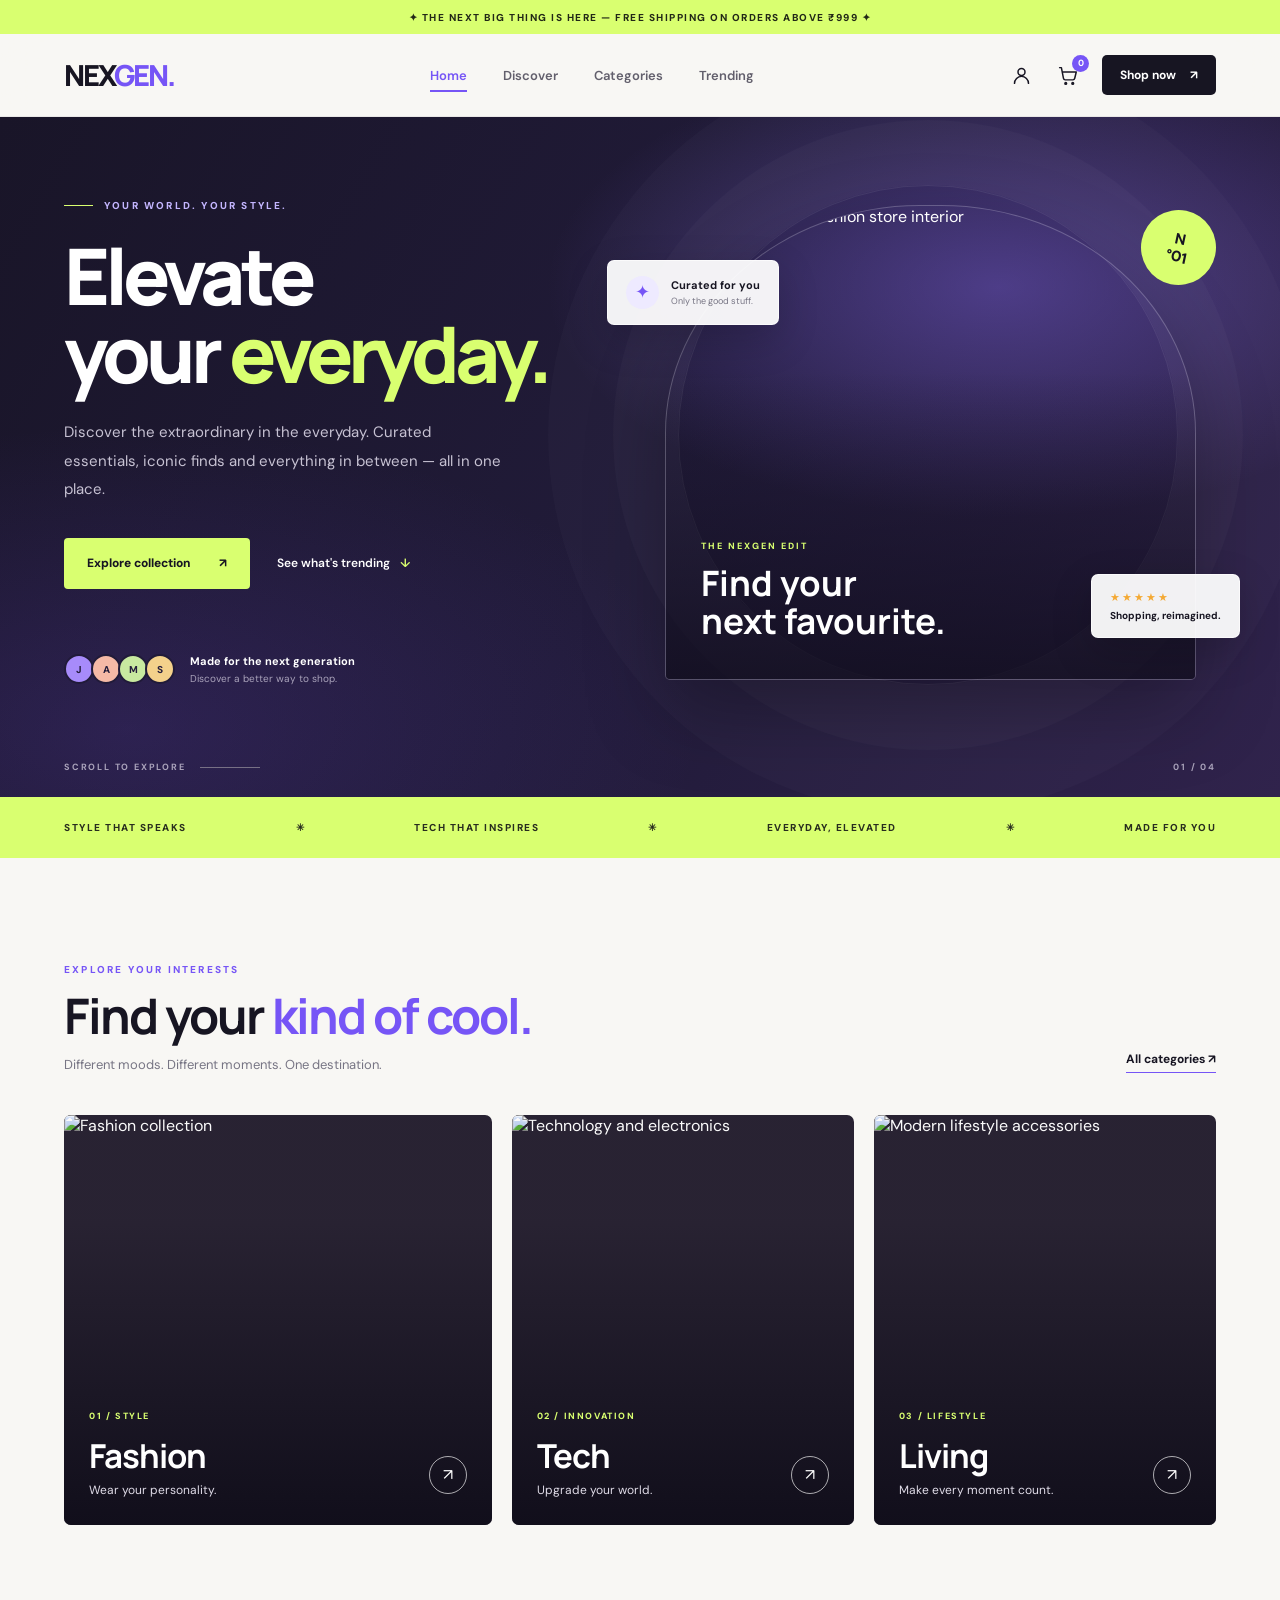
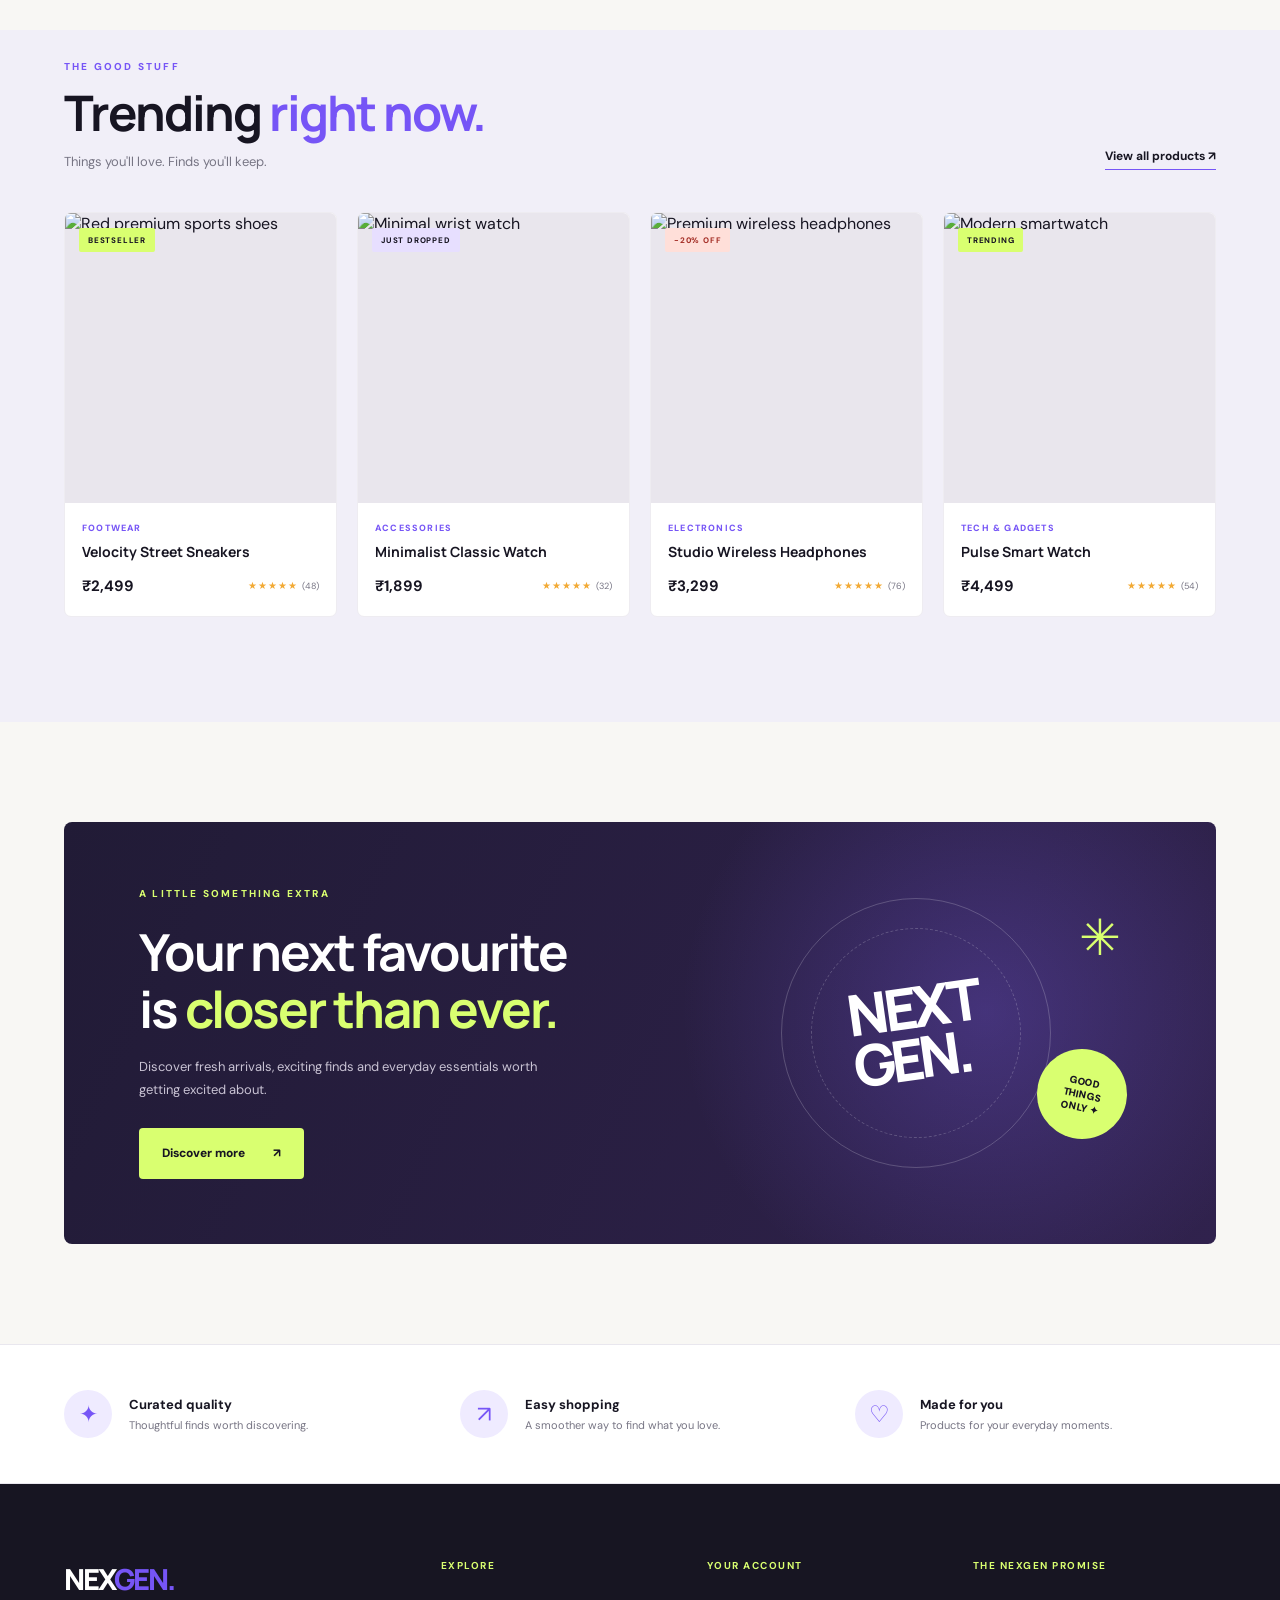
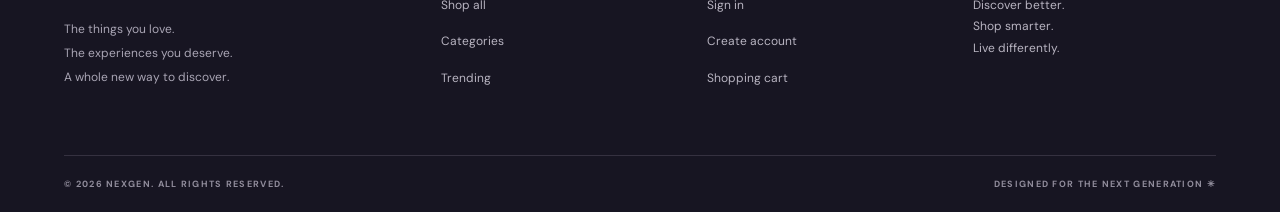
==== frontend/index.html @ 81a8fdbf "feat: designed nexgen homepage" ====
<!DOCTYPE html>
<html lang="en">
<head>
    <meta charset="UTF-8">
    <meta name="viewport" content="width=device-width, initial-scale=1.0">

    <meta name="description" content="Discover premium fashion, technology and lifestyle products at NEXGEN.">

    <title>NEXGEN — The Future of Shopping</title>

    <link rel="preconnect" href="https://fonts.googleapis.com">
    <link rel="preconnect" href="https://fonts.gstatic.com" crossorigin>

    <link href="https://fonts.googleapis.com/css2?family=DM+Sans:wght@400;500;600;700;800&family=Manrope:wght@400;500;600;700;800&display=swap" rel="stylesheet">

    <link rel="stylesheet" href="assets/css/style.css">
</head>

<body>

    <!-- ANNOUNCEMENT BAR -->
    <div class="announcement">
        <p>✦ THE NEXT BIG THING IS HERE — FREE SHIPPING ON ORDERS ABOVE ₹999 ✦</p>
    </div>

    <!-- NAVIGATION -->
    <header class="header">
        <div class="container navbar">

            <a href="index.html" class="logo">
                NEX<span>GEN.</span>
            </a>

            <nav class="nav-links">
                <a href="index.html" class="active">Home</a>
                <a href="pages/shop.html">Discover</a>
                <a href="#categories">Categories</a>
                <a href="#featured">Trending</a>
            </nav>

            <div class="nav-actions">
                <a href="pages/login.html" class="nav-icon" aria-label="Account">
                    <svg viewBox="0 0 24 24"><circle cx="12" cy="8" r="4"/><path d="M4 21a8 8 0 0 1 16 0"/></svg>
                </a>

                <a href="pages/cart.html" class="nav-icon cart-icon" aria-label="Shopping cart">
                    <svg viewBox="0 0 24 24"><path d="M3 3h2l2.4 12.4a2 2 0 0 0 2 1.6h8.8a2 2 0 0 0 2-1.6L22 8H6"/><circle cx="10" cy="21" r="1"/><circle cx="18" cy="21" r="1"/></svg>
                    <span class="cart-count">0</span>
                </a>

                <a href="pages/shop.html" class="nav-cta">Shop now <span>↗</span></a>
            </div>

        </div>
    </header>

    <main>

        <!-- HERO -->
        <section class="hero">
            <div class="hero-glow"></div>

            <div class="container hero-layout">

                <div class="hero-copy">
                    <div class="eyebrow">
                        <span class="eyebrow-line"></span>
                        YOUR WORLD. YOUR STYLE.
                    </div>

                    <h1>
                        Elevate<br>
                        your <span>everyday.</span>
                    </h1>

                    <p class="hero-description">
                        Discover the extraordinary in the everyday.
                        Curated essentials, iconic finds and everything
                        in between — all in one place.
                    </p>

                    <div class="hero-buttons">
                        <a href="pages/shop.html" class="button button-light">
                            Explore collection <span>↗</span>
                        </a>

                        <a href="#featured" class="text-link">
                            See what's trending <span>↓</span>
                        </a>
                    </div>

                    <div class="hero-proof">
                        <div class="avatar-stack">
                            <span>J</span>
                            <span>A</span>
                            <span>M</span>
                            <span>S</span>
                        </div>

                        <div>
                            <strong>Made for the next generation</strong>
                            <small>Discover a better way to shop.</small>
                        </div>
                    </div>
                </div>

                <div class="hero-visual">

                    <div class="hero-image-frame">
                        <img
                            src="https://images.unsplash.com/photo-1441986300917-64674bd600d8?w=1200&q=85"
                            alt="Modern premium fashion store interior"
                        >

                        <div class="image-overlay"></div>

                        <div class="hero-image-label">
                            <span>THE NEXGEN EDIT</span>
                            <strong>Find your<br>next favourite.</strong>
                        </div>
                    </div>

                    <div class="floating-card floating-top">
                        <span class="floating-icon">✦</span>
                        <div>
                            <strong>Curated for you</strong>
                            <small>Only the good stuff.</small>
                        </div>
                    </div>

                    <div class="floating-card floating-bottom">
                        <div class="floating-rating">★★★★★</div>
                        <strong>Shopping, reimagined.</strong>
                    </div>

                    <div class="hero-circle">N<br>°01</div>
                </div>

            </div>

            <div class="hero-bottom">
                <span>SCROLL TO EXPLORE</span>
                <span class="scroll-line"></span>
                <span>01 / 04</span>
            </div>
        </section>

        <!-- BRAND STRIP -->
        <section class="brand-strip">
            <div class="container brand-strip-inner">
                <span>STYLE THAT SPEAKS</span>
                <span>✳</span>
                <span>TECH THAT INSPIRES</span>
                <span>✳</span>
                <span>EVERYDAY, ELEVATED</span>
                <span>✳</span>
                <span>MADE FOR YOU</span>
            </div>
        </section>

        <!-- CATEGORIES -->
        <section class="section categories-section" id="categories">
            <div class="container">

                <div class="section-heading">
                    <div>
                        <div class="eyebrow dark-eyebrow">EXPLORE YOUR INTERESTS</div>
                        <h2>Find your <span>kind of cool.</span></h2>
                        <p>Different moods. Different moments. One destination.</p>
                    </div>

                    <a href="pages/shop.html" class="section-link">
                        All categories ↗
                    </a>
                </div>

                <div class="category-grid">

                    <a href="pages/shop.html" class="category-card category-fashion">
                        <img
                            src="https://images.unsplash.com/photo-1483985988355-763728e1935b?w=800&q=85"
                            alt="Fashion collection"
                        >
                        <div class="category-shade"></div>
                        <div class="category-content">
                            <span>01 / STYLE</span>
                            <h3>Fashion</h3>
                            <p>Wear your personality.</p>
                            <span class="category-arrow">↗</span>
                        </div>
                    </a>

                    <a href="pages/shop.html" class="category-card category-tech">
                        <img
                            src="https://images.unsplash.com/photo-1498049794561-7780e7231661?w=800&q=85"
                            alt="Technology and electronics"
                        >
                        <div class="category-shade"></div>
                        <div class="category-content">
                            <span>02 / INNOVATION</span>
                            <h3>Tech</h3>
                            <p>Upgrade your world.</p>
                            <span class="category-arrow">↗</span>
                        </div>
                    </a>

                    <a href="pages/shop.html" class="category-card category-lifestyle">
                        <img
                            src="https://images.unsplash.com/photo-1490312278390-ab64016e0aa9?w=800&q=85"
                            alt="Modern lifestyle accessories"
                        >
                        <div class="category-shade"></div>
                        <div class="category-content">
                            <span>03 / LIFESTYLE</span>
                            <h3>Living</h3>
                            <p>Make every moment count.</p>
                            <span class="category-arrow">↗</span>
                        </div>
                    </a>

                </div>
            </div>
        </section>

        <!-- FEATURED PRODUCTS -->
        <section class="section featured-section" id="featured">
            <div class="container">

                <div class="section-heading">
                    <div>
                        <div class="eyebrow dark-eyebrow">THE GOOD STUFF</div>
                        <h2>Trending <span>right now.</span></h2>
                        <p>Things you'll love. Finds you'll keep.</p>
                    </div>

                    <a href="pages/shop.html" class="section-link">
                        View all products ↗
                    </a>
                </div>

                <div class="product-grid">

                    <article class="product-card">
                        <div class="product-image-wrap">
                            <span class="product-badge">BESTSELLER</span>

                            <img
                                src="https://images.unsplash.com/photo-1542291026-7eec264c27ff?w=700&q=85"
                                alt="Red premium sports shoes"
                            >

                            <a href="pages/product.html" class="quick-view">
                                Quick view ↗
                            </a>
                        </div>

                        <div class="product-details">
                            <div class="product-category">FOOTWEAR</div>
                            <h3>Velocity Street Sneakers</h3>
                            <div class="product-bottom">
                                <strong>₹2,499</strong>
                                <span>★★★★★ <small>(48)</small></span>
                            </div>
                        </div>
                    </article>

                    <article class="product-card">
                        <div class="product-image-wrap">
                            <span class="product-badge badge-new">JUST DROPPED</span>

                            <img
                                src="https://images.unsplash.com/photo-1523275335684-37898b6baf30?w=700&q=85"
                                alt="Minimal wrist watch"
                            >

                            <a href="pages/product.html" class="quick-view">
                                Quick view ↗
                            </a>
                        </div>

                        <div class="product-details">
                            <div class="product-category">ACCESSORIES</div>
                            <h3>Minimalist Classic Watch</h3>
                            <div class="product-bottom">
                                <strong>₹1,899</strong>
                                <span>★★★★★ <small>(32)</small></span>
                            </div>
                        </div>
                    </article>

                    <article class="product-card">
                        <div class="product-image-wrap">
                            <span class="product-badge badge-sale">−20% OFF</span>

                            <img
                                src="https://images.unsplash.com/photo-1505740420928-5e560c06d30e?w=700&q=85"
                                alt="Premium wireless headphones"
                            >

                            <a href="pages/product.html" class="quick-view">
                                Quick view ↗
                            </a>
                        </div>

                        <div class="product-details">
                            <div class="product-category">ELECTRONICS</div>
                            <h3>Studio Wireless Headphones</h3>
                            <div class="product-bottom">
                                <strong>₹3,299</strong>
                                <span>★★★★★ <small>(76)</small></span>
                            </div>
                        </div>
                    </article>

                    <article class="product-card">
                        <div class="product-image-wrap">
                            <span class="product-badge">TRENDING</span>

                            <img
                                src="https://images.unsplash.com/photo-1546868871-7041f2a55e12?w=700&q=85"
                                alt="Modern smartwatch"
                            >

                            <a href="pages/product.html" class="quick-view">
                                Quick view ↗
                            </a>
                        </div>

                        <div class="product-details">
                            <div class="product-category">TECH & GADGETS</div>
                            <h3>Pulse Smart Watch</h3>
                            <div class="product-bottom">
                                <strong>₹4,499</strong>
                                <span>★★★★★ <small>(54)</small></span>
                            </div>
                        </div>
                    </article>

                </div>
            </div>
        </section>

        <!-- PROMOTIONAL BANNER -->
        <section class="promo-section">
            <div class="container">
                <div class="promo-card">

                    <div class="promo-content">
                        <div class="eyebrow">A LITTLE SOMETHING EXTRA</div>

                        <h2>Your next favourite<br>is <span>closer than ever.</span></h2>

                        <p>
                            Discover fresh arrivals, exciting finds
                            and everyday essentials worth getting excited about.
                        </p>

                        <a href="pages/shop.html" class="button button-light">
                            Discover more <span>↗</span>
                        </a>
                    </div>

                    <div class="promo-art">
                        <div class="promo-orbit orbit-one"></div>
                        <div class="promo-orbit orbit-two"></div>
                        <div class="promo-star">✳</div>
                        <div class="promo-word">NEXT<br>GEN.</div>
                        <div class="promo-sticker">GOOD<br>THINGS<br>ONLY ✦</div>
                    </div>

                </div>
            </div>
        </section>

        <!-- BENEFITS -->
        <section class="benefits-section">
            <div class="container benefits-grid">

                <div class="benefit">
                    <span class="benefit-icon">✦</span>
                    <div>
                        <h3>Curated quality</h3>
                        <p>Thoughtful finds worth discovering.</p>
                    </div>
                </div>

                <div class="benefit">
                    <span class="benefit-icon">↗</span>
                    <div>
                        <h3>Easy shopping</h3>
                        <p>A smoother way to find what you love.</p>
                    </div>
                </div>

                <div class="benefit">
                    <span class="benefit-icon">♡</span>
                    <div>
                        <h3>Made for you</h3>
                        <p>Products for your everyday moments.</p>
                    </div>
                </div>

            </div>
        </section>

    </main>

    <!-- FOOTER -->
    <footer class="footer">
        <div class="container">

            <div class="footer-main">

                <div class="footer-brand">
                    <a href="index.html" class="logo footer-logo">
                        NEX<span>GEN.</span>
                    </a>

                    <p>
                        The things you love.<br>
                        The experiences you deserve.<br>
                        A whole new way to discover.
                    </p>
                </div>

                <div class="footer-column">
                    <h4>EXPLORE</h4>
                    <a href="pages/shop.html">Shop all</a>
                    <a href="#categories">Categories</a>
                    <a href="#featured">Trending</a>
                </div>

                <div class="footer-column">
                    <h4>YOUR ACCOUNT</h4>
                    <a href="pages/login.html">Sign in</a>
                    <a href="pages/register.html">Create account</a>
                    <a href="pages/cart.html">Shopping cart</a>
                </div>

                <div class="footer-column">
                    <h4>THE NEXGEN PROMISE</h4>
                    <p>Discover better.<br>Shop smarter.<br>Live differently.</p>
                </div>

            </div>

            <div class="footer-bottom">
                <span>© 2026 NEXGEN. ALL RIGHTS RESERVED.</span>
                <span>DESIGNED FOR THE NEXT GENERATION ✳</span>
            </div>

        </div>
    </footer>

    <script src="assets/js/app.js"></script>

</body>
</html>
---- frontend/assets/css/style.css ----
/* ==========================================
   NEXGEN — PREMIUM E-COMMERCE DESIGN
   ========================================== */

:root {
    --ink: #171522;
    --muted: #777584;
    --purple: #7655f6;
    --purple-light: #a28cff;
    --cream: #f8f7f4;
    --white: #ffffff;
    --line: #e9e7ee;
    --dark: #171426;
    --lime: #d9ff70;

    --font-main: "DM Sans", sans-serif;
    --font-display: "Manrope", sans-serif;

    --shadow: 0 16px 50px rgba(24, 19, 50, 0.09);
}

* {
    margin: 0;
    padding: 0;
    box-sizing: border-box;
}

html {
    scroll-behavior: smooth;
    scroll-padding-top: 100px;
}

body {
    font-family: var(--font-main);
    color: var(--ink);
    background: var(--cream);
    overflow-x: hidden;
}

a {
    color: inherit;
    text-decoration: none;
}

img {
    display: block;
    width: 100%;
}

button,
input {
    font: inherit;
}

.container {
    width: min(1280px, 90%);
    margin: auto;
}

/* ANNOUNCEMENT */

.announcement {
    min-height: 34px;
    display: grid;
    place-items: center;
    padding: 7px 15px;
    background: var(--lime);
    color: #222817;
    text-align: center;
    font-size: 10px;
    font-weight: 800;
    letter-spacing: 1.5px;
}

/* HEADER */

.header {
    position: sticky;
    top: 0;
    z-index: 100;
    background: rgba(248, 247, 244, 0.92);
    backdrop-filter: blur(18px);
    border-bottom: 1px solid rgba(30, 25, 50, 0.07);
}

.navbar {
    min-height: 82px;
    display: flex;
    align-items: center;
    justify-content: space-between;
    gap: 30px;
}

.logo {
    font-family: var(--font-display);
    font-size: 29px;
    font-weight: 800;
    letter-spacing: -2px;
    color: var(--ink);
}

.logo span {
    color: var(--purple);
}

.nav-links {
    display: flex;
    align-items: center;
    gap: 36px;
}

.nav-links a {
    position: relative;
    color: #625f6c;
    font-size: 13px;
    font-weight: 600;
    transition: color 0.2s ease;
}

.nav-links a::after {
    content: "";
    position: absolute;
    left: 0;
    bottom: -8px;
    width: 0;
    height: 2px;
    background: var(--purple);
    transition: width 0.25s ease;
}

.nav-links a:hover,
.nav-links a.active {
    color: var(--purple);
}

.nav-links a:hover::after,
.nav-links a.active::after {
    width: 100%;
}

.nav-actions {
    display: flex;
    align-items: center;
    gap: 23px;
}

.nav-icon {
    width: 23px;
    height: 23px;
    position: relative;
    display: grid;
    place-items: center;
}

.nav-icon svg {
    width: 21px;
    height: 21px;
    fill: none;
    stroke: var(--ink);
    stroke-width: 1.7;
    stroke-linecap: round;
    stroke-linejoin: round;
    transition: stroke 0.2s ease;
}

.nav-icon:hover svg {
    stroke: var(--purple);
}

.cart-count {
    position: absolute;
    top: -9px;
    right: -10px;
    width: 17px;
    height: 17px;
    display: grid;
    place-items: center;
    border-radius: 50%;
    background: var(--purple);
    color: white;
    font-size: 9px;
    font-weight: 700;
}

.nav-cta {
    display: inline-flex;
    align-items: center;
    gap: 14px;
    padding: 12px 18px;
    background: var(--ink);
    color: white;
    border-radius: 5px;
    font-size: 12px;
    font-weight: 700;
    transition: background 0.25s, transform 0.25s;
}

.nav-cta:hover {
    background: var(--purple);
    transform: translateY(-2px);
}

/* HERO */

.hero {
    position: relative;
    min-height: 680px;
    overflow: hidden;
    display: flex;
    align-items: center;
    color: white;
    background:
        radial-gradient(ellipse at 78% 25%, rgba(142, 112, 255, 0.38), transparent 32%),
        radial-gradient(ellipse at 10% 90%, rgba(92, 62, 177, 0.25), transparent 35%),
        linear-gradient(120deg, #191528 0%, #211b39 52%, #30234c 100%);
}

.hero::before {
    content: "";
    position: absolute;
    inset: 0;
    opacity: 0.13;
    background-image: radial-gradient(#ffffff 0.6px, transparent 0.6px);
    background-size: 20px 20px;
    pointer-events: none;
}

.hero-glow {
    position: absolute;
    width: 500px;
    height: 500px;
    right: 8%;
    top: 10%;
    border-radius: 50%;
    border: 1px solid rgba(255,255,255,0.08);
    box-shadow:
        0 0 0 65px rgba(255,255,255,0.025),
        0 0 0 130px rgba(255,255,255,0.018);
}

.hero-layout {
    position: relative;
    z-index: 1;
    display: grid;
    grid-template-columns: 0.95fr 1.05fr;
    align-items: center;
    gap: 65px;
    padding-top: 65px;
    padding-bottom: 95px;
}

.eyebrow {
    display: flex;
    align-items: center;
    gap: 11px;
    color: #c4b6ff;
    font-size: 10px;
    font-weight: 800;
    letter-spacing: 2.2px;
}

.eyebrow-line {
    width: 29px;
    height: 1px;
    background: var(--lime);
}

.hero h1 {
    margin-top: 25px;
    font-family: var(--font-display);
    font-size: clamp(55px, 6.1vw, 88px);
    line-height: 0.99;
    letter-spacing: -5px;
    font-weight: 800;
}

.hero h1 span {
    color: var(--lime);
}

.hero-description {
    max-width: 445px;
    margin-top: 26px;
    color: #c7c2d3;
    font-size: 15px;
    line-height: 1.9;
}

.hero-buttons {
    display: flex;
    align-items: center;
    flex-wrap: wrap;
    gap: 27px;
    margin-top: 34px;
}

.button {
    min-height: 51px;
    display: inline-flex;
    justify-content: center;
    align-items: center;
    gap: 28px;
    padding: 0 23px;
    border-radius: 4px;
    font-size: 12px;
    font-weight: 800;
    transition: 0.25s ease;
}

.button-light {
    background: var(--lime);
    color: var(--ink);
}

.button-light:hover {
    background: white;
    transform: translateY(-3px);
}

.text-link {
    color: white;
    font-size: 12px;
    font-weight: 600;
}

.text-link span {
    margin-left: 7px;
    color: var(--lime);
}

.hero-proof {
    display: flex;
    align-items: center;
    gap: 15px;
    margin-top: 65px;
}

.avatar-stack {
    display: flex;
    padding-left: 3px;
}

.avatar-stack span {
    width: 30px;
    height: 30px;
    margin-left: -3px;
    display: grid;
    place-items: center;
    border: 2px solid #211b39;
    border-radius: 50%;
    background: #a78bfa;
    color: #241d3c;
    font-size: 10px;
    font-weight: 800;
}

.avatar-stack span:nth-child(2) {
    background: #f5b9a6;
}

.avatar-stack span:nth-child(3) {
    background: #c8e9a0;
}

.avatar-stack span:nth-child(4) {
    background: #f4d18b;
}

.hero-proof strong,
.hero-proof small {
    display: block;
}

.hero-proof strong {
    font-size: 11px;
}

.hero-proof small {
    margin-top: 4px;
    color: #aaa3bb;
    font-size: 10px;
}

/* HERO IMAGE */

.hero-visual {
    position: relative;
    min-height: 475px;
}

.hero-image-frame {
    position: absolute;
    inset: 0 20px 0 20px;
    overflow: hidden;
    border-radius: 48% 48% 5px 5px;
    border: 1px solid rgba(255,255,255,0.22);
    box-shadow: 0 30px 80px rgba(0,0,0,0.28);
}

.hero-image-frame img {
    height: 100%;
    object-fit: cover;
    transition: transform 1s ease;
}

.hero-image-frame:hover img {
    transform: scale(1.06);
}

.image-overlay {
    position: absolute;
    inset: 0;
    background: linear-gradient(0deg, rgba(15,12,27,0.75), transparent 65%);
}

.hero-image-label {
    position: absolute;
    bottom: 38px;
    left: 35px;
    color: white;
}

.hero-image-label span {
    display: block;
    margin-bottom: 12px;
    color: var(--lime);
    font-size: 9px;
    font-weight: 800;
    letter-spacing: 2px;
}

.hero-image-label strong {
    font-family: var(--font-display);
    font-size: 35px;
    line-height: 1.1;
}

.floating-card {
    position: absolute;
    z-index: 3;
    display: flex;
    align-items: center;
    gap: 12px;
    padding: 15px 18px;
    background: rgba(255,255,255,0.94);
    color: var(--ink);
    border: 1px solid rgba(255,255,255,0.7);
    border-radius: 7px;
    box-shadow: 0 14px 40px rgba(0,0,0,0.18);
    animation: float 4s ease-in-out infinite;
}

.floating-top {
    top: 55px;
    left: -38px;
}

.floating-icon {
    width: 33px;
    height: 33px;
    display: grid;
    place-items: center;
    border-radius: 50%;
    background: #eeeaff;
    color: var(--purple);
    font-size: 18px;
}

.floating-card strong,
.floating-card small {
    display: block;
}

.floating-card strong {
    font-size: 11px;
}

.floating-card small {
    margin-top: 3px;
    color: var(--muted);
    font-size: 9px;
}

.floating-bottom {
    right: -24px;
    bottom: 42px;
    display: block;
    animation-delay: -2s;
}

.floating-rating {
    margin-bottom: 5px;
    color: #f4a934;
    font-size: 11px;
    letter-spacing: 2px;
}

.floating-bottom strong {
    font-size: 10px;
}

.hero-circle {
    position: absolute;
    z-index: 3;
    right: 0;
    top: 5px;
    width: 75px;
    height: 75px;
    display: grid;
    place-items: center;
    border-radius: 50%;
    background: var(--lime);
    color: var(--ink);
    font-size: 15px;
    line-height: 1.2;
    font-weight: 800;
    text-align: center;
    transform: rotate(12deg);
}

.hero-bottom {
    position: absolute;
    bottom: 24px;
    left: 5%;
    right: 5%;
    display: flex;
    align-items: center;
    gap: 14px;
    color: #aaa3bb;
    font-size: 9px;
    font-weight: 700;
    letter-spacing: 1.8px;
}

.scroll-line {
    width: 60px;
    height: 1px;
    background: #777085;
}

.hero-bottom span:last-child {
    margin-left: auto;
}

/* BRAND STRIP */

.brand-strip {
    padding: 24px 0;
    background: var(--lime);
    overflow: hidden;
}

.brand-strip-inner {
    display: flex;
    justify-content: space-between;
    align-items: center;
    flex-wrap: wrap;
    gap: 20px;
    color: #282d1e;
    font-size: 10px;
    font-weight: 800;
    letter-spacing: 1.5px;
}

/* GENERAL SECTIONS */

.section {
    padding: 105px 0;
}

.section-heading {
    display: flex;
    justify-content: space-between;
    align-items: end;
    gap: 25px;
    margin-bottom: 42px;
}

.dark-eyebrow {
    color: var(--purple);
}

.section-heading h2 {
    margin-top: 13px;
    font-family: var(--font-display);
    font-size: clamp(34px, 4vw, 49px);
    line-height: 1.12;
    letter-spacing: -2px;
}

.section-heading h2 span {
    color: var(--purple);
}

.section-heading p {
    margin-top: 12px;
    color: var(--muted);
    font-size: 13px;
}

.section-link {
    flex-shrink: 0;
    padding-bottom: 5px;
    border-bottom: 1px solid var(--purple);
    color: var(--ink);
    font-size: 12px;
    font-weight: 700;
    transition: color 0.2s;
}

.section-link:hover {
    color: var(--purple);
}

/* CATEGORY CARDS */

.category-grid {
    display: grid;
    grid-template-columns: 1.25fr 1fr 1fr;
    gap: 20px;
}

.category-card {
    position: relative;
    min-height: 410px;
    overflow: hidden;
    border-radius: 7px;
    color: white;
    background: #292333;
}

.category-card img {
    position: absolute;
    inset: 0;
    height: 100%;
    object-fit: cover;
    transition: transform 0.7s ease;
}

.category-card:hover img {
    transform: scale(1.09);
}

.category-shade {
    position: absolute;
    inset: 0;
    background: linear-gradient(0deg, rgba(12,10,22,0.83), rgba(12,10,22,0.02) 75%);
}

.category-content {
    position: absolute;
    left: 25px;
    right: 25px;
    bottom: 27px;
}

.category-content > span:first-child {
    color: var(--lime);
    font-size: 9px;
    font-weight: 800;
    letter-spacing: 1.6px;
}

.category-content h3 {
    margin-top: 9px;
    font-family: var(--font-display);
    font-size: 33px;
    letter-spacing: -1px;
}

.category-content p {
    margin-top: 4px;
    color: #e0dce8;
    font-size: 12px;
}

.category-arrow {
    position: absolute;
    right: 0;
    bottom: 4px;
    width: 38px;
    height: 38px;
    display: grid;
    place-items: center;
    border: 1px solid rgba(255,255,255,0.65);
    border-radius: 50%;
    transition: background 0.25s, color 0.25s;
}

.category-card:hover .category-arrow {
    background: var(--lime);
    border-color: var(--lime);
    color: var(--ink);
}

/* FEATURED PRODUCTS */

.featured-section {
    padding-top: 30px;
    background: #f1eff8;
}

.product-grid {
    display: grid;
    grid-template-columns: repeat(4, 1fr);
    gap: 20px;
}

.product-card {
    min-width: 0;
    background: white;
    border: 1px solid #eeecf1;
    border-radius: 7px;
    overflow: hidden;
    transition: transform 0.3s ease, box-shadow 0.3s ease;
}

.product-card:hover {
    transform: translateY(-8px);
    box-shadow: var(--shadow);
}

.product-image-wrap {
    position: relative;
    height: 290px;
    overflow: hidden;
    background: #e9e6ed;
}

.product-image-wrap img {
    width: 100%;
    height: 100%;
    object-fit: cover;
    transition: transform 0.6s ease;
}

.product-card:hover .product-image-wrap img {
    transform: scale(1.07);
}

.product-badge {
    position: absolute;
    z-index: 2;
    top: 15px;
    left: 14px;
    padding: 7px 9px;
    background: var(--lime);
    color: var(--ink);
    border-radius: 2px;
    font-size: 8px;
    font-weight: 800;
    letter-spacing: 0.8px;
}

.badge-new {
    background: #e7dfff;
}

.badge-sale {
    background: #ffdfd9;
    color: #a52f27;
}

.quick-view {
    position: absolute;
    left: 12px;
    right: 12px;
    bottom: 12px;
    padding: 12px;
    background: white;
    color: var(--ink);
    text-align: center;
    font-size: 11px;
    font-weight: 800;
    opacity: 0;
    transform: translateY(12px);
    transition: all 0.3s ease;
}

.product-card:hover .quick-view {
    opacity: 1;
    transform: translateY(0);
}

.product-details {
    padding: 19px 17px 20px;
}

.product-category {
    color: var(--purple);
    font-size: 9px;
    font-weight: 800;
    letter-spacing: 1.2px;
}

.product-details h3 {
    margin-top: 8px;
    font-family: var(--font-display);
    font-size: 14px;
    font-weight: 700;
}

.product-bottom {
    display: flex;
    justify-content: space-between;
    align-items: center;
    gap: 5px;
    margin-top: 15px;
}

.product-bottom strong {
    font-size: 15px;
}

.product-bottom > span {
    color: #f2aa35;
    font-size: 10px;
    letter-spacing: 1px;
}

.product-bottom small {
    color: var(--muted);
    font-size: 9px;
    letter-spacing: 0;
}

/* PROMOTION */

.promo-section {
    padding: 100px 0;
    background: var(--cream);
}

.promo-card {
    position: relative;
    min-height: 390px;
    display: grid;
    grid-template-columns: 1.1fr 0.9fr;
    align-items: center;
    overflow: hidden;
    padding: 65px 75px;
    border-radius: 8px;
    background:
        radial-gradient(circle at 80% 45%, rgba(132, 100, 255, 0.28), transparent 32%),
        linear-gradient(115deg, #211b36, #30224d);
    color: white;
}

.promo-content {
    position: relative;
    z-index: 2;
}

.promo-content .eyebrow {
    color: var(--lime);
}

.promo-content h2 {
    margin-top: 23px;
    font-family: var(--font-display);
    font-size: clamp(34px, 4vw, 51px);
    line-height: 1.12;
    letter-spacing: -2px;
}

.promo-content h2 span {
    color: var(--lime);
}

.promo-content p {
    max-width: 400px;
    margin-top: 18px;
    color: #c9c3d4;
    font-size: 13px;
    line-height: 1.8;
}

.promo-content .button {
    margin-top: 26px;
}

.promo-art {
    position: relative;
    height: 280px;
    display: grid;
    place-items: center;
}

.promo-orbit {
    position: absolute;
    width: 270px;
    height: 270px;
    border: 1px solid rgba(255,255,255,0.2);
    border-radius: 50%;
}

.orbit-two {
    width: 210px;
    height: 210px;
    border-style: dashed;
    transform: rotate(35deg);
}

.promo-word {
    position: relative;
    z-index: 2;
    color: white;
    font-family: var(--font-display);
    font-size: 57px;
    line-height: 0.9;
    font-weight: 800;
    letter-spacing: -5px;
    transform: rotate(-8deg);
}

.promo-star {
    position: absolute;
    top: 12px;
    right: 20px;
    color: var(--lime);
    font-size: 50px;
    animation: spin 20s linear infinite;
}

.promo-sticker {
    position: absolute;
    z-index: 3;
    right: 3%;
    bottom: 12%;
    width: 90px;
    height: 90px;
    display: grid;
    place-items: center;
    border-radius: 50%;
    background: var(--lime);
    color: var(--ink);
    font-size: 10px;
    font-weight: 900;
    line-height: 1.3;
    text-align: center;
    transform: rotate(12deg);
}

/* BENEFITS */

.benefits-section {
    padding: 45px 0;
    background: white;
    border-top: 1px solid var(--line);
    border-bottom: 1px solid var(--line);
}

.benefits-grid {
    display: grid;
    grid-template-columns: repeat(3, 1fr);
    gap: 35px;
}

.benefit {
    display: flex;
    align-items: center;
    gap: 17px;
}

.benefit-icon {
    width: 48px;
    height: 48px;
    flex-shrink: 0;
    display: grid;
    place-items: center;
    border-radius: 50%;
    background: #efebff;
    color: var(--purple);
    font-size: 23px;
}

.benefit h3 {
    font-size: 13px;
}

.benefit p {
    margin-top: 5px;
    color: var(--muted);
    font-size: 11px;
}

/* FOOTER */

.footer {
    padding: 75px 0 22px;
    background: #171522;
    color: white;
}

.footer-main {
    display: grid;
    grid-template-columns: 1.5fr 1fr 1fr 1.1fr;
    gap: 45px;
    padding-bottom: 65px;
}

.footer-logo {
    color: white;
}

.footer-brand p {
    margin-top: 18px;
    color: #a9a5b4;
    font-size: 12px;
    line-height: 2;
}

.footer-column {
    display: flex;
    flex-direction: column;
    align-items: flex-start;
    gap: 15px;
}

.footer-column h4 {
    margin-bottom: 8px;
    color: var(--lime);
    font-size: 10px;
    letter-spacing: 1.5px;
}

.footer-column a,
.footer-column p {
    color: #b8b4c1;
    font-size: 12px;
    line-height: 1.8;
    transition: color 0.2s;
}

.footer-column a:hover {
    color: var(--lime);
}

.footer-bottom {
    display: flex;
    justify-content: space-between;
    flex-wrap: wrap;
    gap: 15px;
    padding-top: 22px;
    border-top: 1px solid #353140;
    color: #918d9c;
    font-size: 9px;
    font-weight: 700;
    letter-spacing: 1.3px;
}

/* ANIMATIONS */

@keyframes float {
    0%, 100% {
        transform: translateY(0);
    }

    50% {
        transform: translateY(-10px);
    }
}

@keyframes spin {
    to {
        transform: rotate(360deg);
    }
}

/* TABLET */

@media (max-width: 1050px) {
    .hero-layout {
        gap: 35px;
    }

    .hero h1 {
        font-size: 65px;
    }

    .hero-visual {
        min-height: 420px;
    }

    .category-card {
        min-height: 340px;
    }

    .product-grid {
        grid-template-columns: repeat(2, 1fr);
    }

    .product-image-wrap {
        height: 330px;
    }

    .promo-card {
        padding: 50px;
    }
}

/* MOBILE */

@media (max-width: 700px) {
    .container {
        width: 91%;
    }

    .announcement {
        font-size: 8px;
        letter-spacing: 0.7px;
    }

    .navbar {
        min-height: 70px;
        gap: 12px;
        flex-wrap: wrap;
        padding: 12px 0;
    }

    .logo {
        font-size: 25px;
    }

    .nav-links {
        order: 3;
        width: 100%;
        justify-content: center;
        gap: 21px;
        padding: 8px 0 4px;
    }

    .nav-links a {
        font-size: 11px;
    }

    .nav-actions {
        gap: 15px;
    }

    .nav-cta {
        padding: 10px 12px;
        font-size: 10px;
    }

    .hero {
        min-height: auto;
    }

    .hero-layout {
        grid-template-columns: 1fr;
        gap: 50px;
        padding-top: 65px;
        padding-bottom: 85px;
    }

    .hero h1 {
        font-size: clamp(53px, 13vw, 75px);
        letter-spacing: -3px;
    }

    .hero-description {
        font-size: 13px;
    }

    .hero-proof {
        margin-top: 40px;
    }

    .hero-visual {
        min-height: 410px;
        margin: 0 12px;
    }

    .hero-image-frame {
        inset: 0 12px;
    }

    .floating-top {
        left: -10px;
        top: 35px;
    }

    .floating-bottom {
        right: -8px;
        bottom: 25px;
    }

    .hero-circle {
        right: -5px;
        width: 62px;
        height: 62px;
        font-size: 12px;
    }

    .hero-image-label strong {
        font-size: 28px;
    }

    .hero-bottom {
        font-size: 8px;
    }

    .brand-strip {
        padding: 18px 0;
    }

    .brand-strip-inner {
        justify-content: center;
        gap: 13px;
        font-size: 8px;
    }

    .brand-strip-inner span:nth-child(n+6) {
        display: none;
    }

    .section {
        padding: 70px 0;
    }

    .section-heading {
        align-items: flex-start;
        flex-direction: column;
        margin-bottom: 28px;
    }

    .section-heading h2 {
        font-size: 36px;
    }

    .section-heading p {
        font-size: 12px;
    }

    .category-grid {
        grid-template-columns: 1fr;
        gap: 15px;
    }

    .category-card {
        min-height: 360px;
    }

    .product-grid {
        grid-template-columns: repeat(2, minmax(0, 1fr));
        gap: 12px;
    }

    .product-image-wrap {
        height: 205px;
    }

    .product-details {
        padding: 14px 11px;
    }

    .product-details h3 {
        font-size: 12px;
    }

    .product-bottom {
        align-items: flex-start;
        flex-direction: column;
        gap: 7px;
    }

    .product-bottom > span {
        font-size: 9px;
    }

    .quick-view {
        display: none;
    }

    .promo-section {
        padding: 60px 0;
    }

    .promo-card {
        grid-template-columns: 1fr;
        padding: 40px 25px 25px;
    }

    .promo-content h2 {
        font-size: 36px;
    }

    .promo-art {
        height: 230px;
    }

    .promo-orbit {
        width: 220px;
        height: 220px;
    }

    .orbit-two {
        width: 175px;
        height: 175px;
    }

    .promo-word {
        font-size: 49px;
    }

    .benefits-grid {
        grid-template-columns: 1fr;
        gap: 25px;
    }

    .footer {
        padding-top: 55px;
    }

    .footer-main {
        grid-template-columns: 1fr 1fr;
        gap: 35px 20px;
        padding-bottom: 40px;
    }

    .footer-brand {
        grid-column: 1 / -1;
    }

    .footer-bottom {
        flex-direction: column;
        font-size: 8px;
    }
}

/* SMALL PHONES */

@media (max-width: 380px) {
    .nav-links {
        gap: 13px;
    }

    .nav-links a {
        font-size: 10px;
    }

    .nav-cta {
        display: none;
    }

    .product-image-wrap {
        height: 175px;
    }

    .product-category {
        font-size: 8px;
    }

    .product-details h3 {
        font-size: 11px;
    }
}

/* ACCESSIBILITY */

@media (prefers-reduced-motion: reduce) {
    *,
    *::before,
    *::after {
        scroll-behavior: auto !important;
        animation-duration: 0.01ms !important;
        animation-iteration-count: 1 !important;
        transition-duration: 0.01ms !important;
    }
}
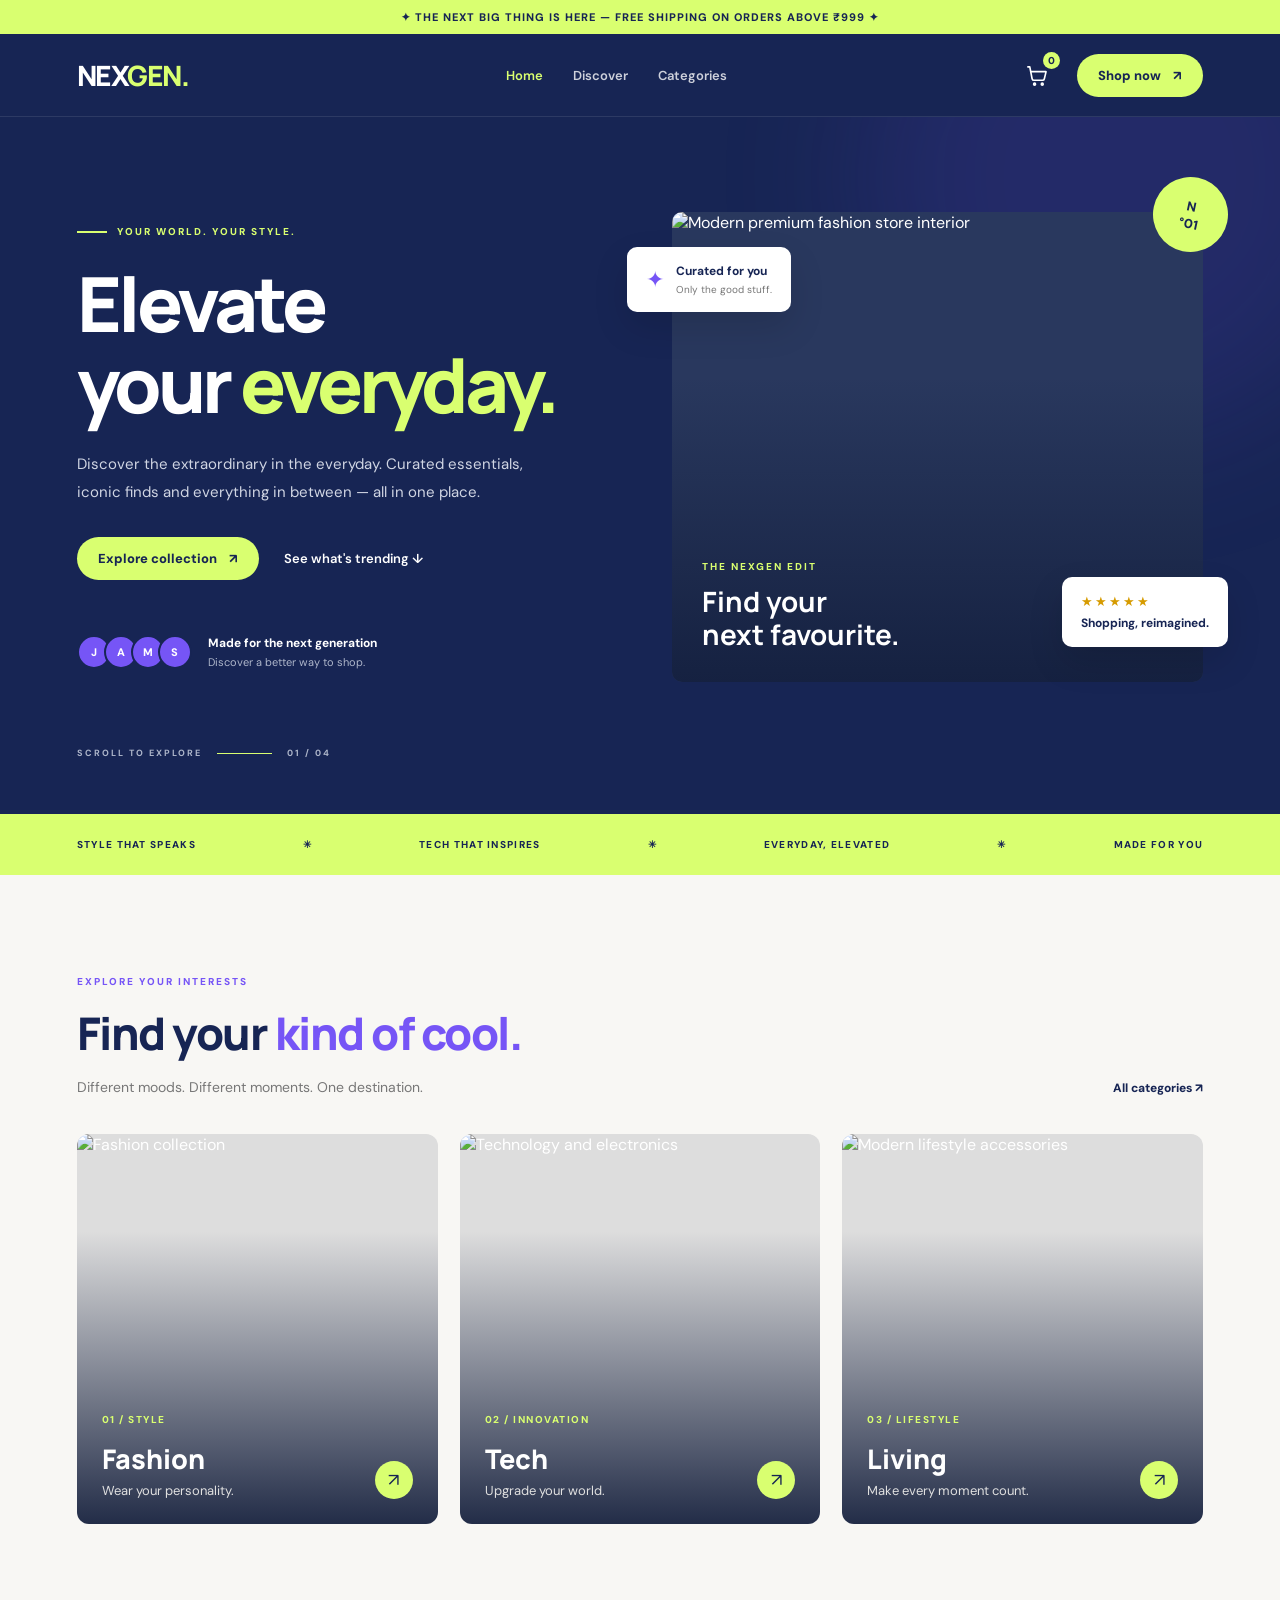
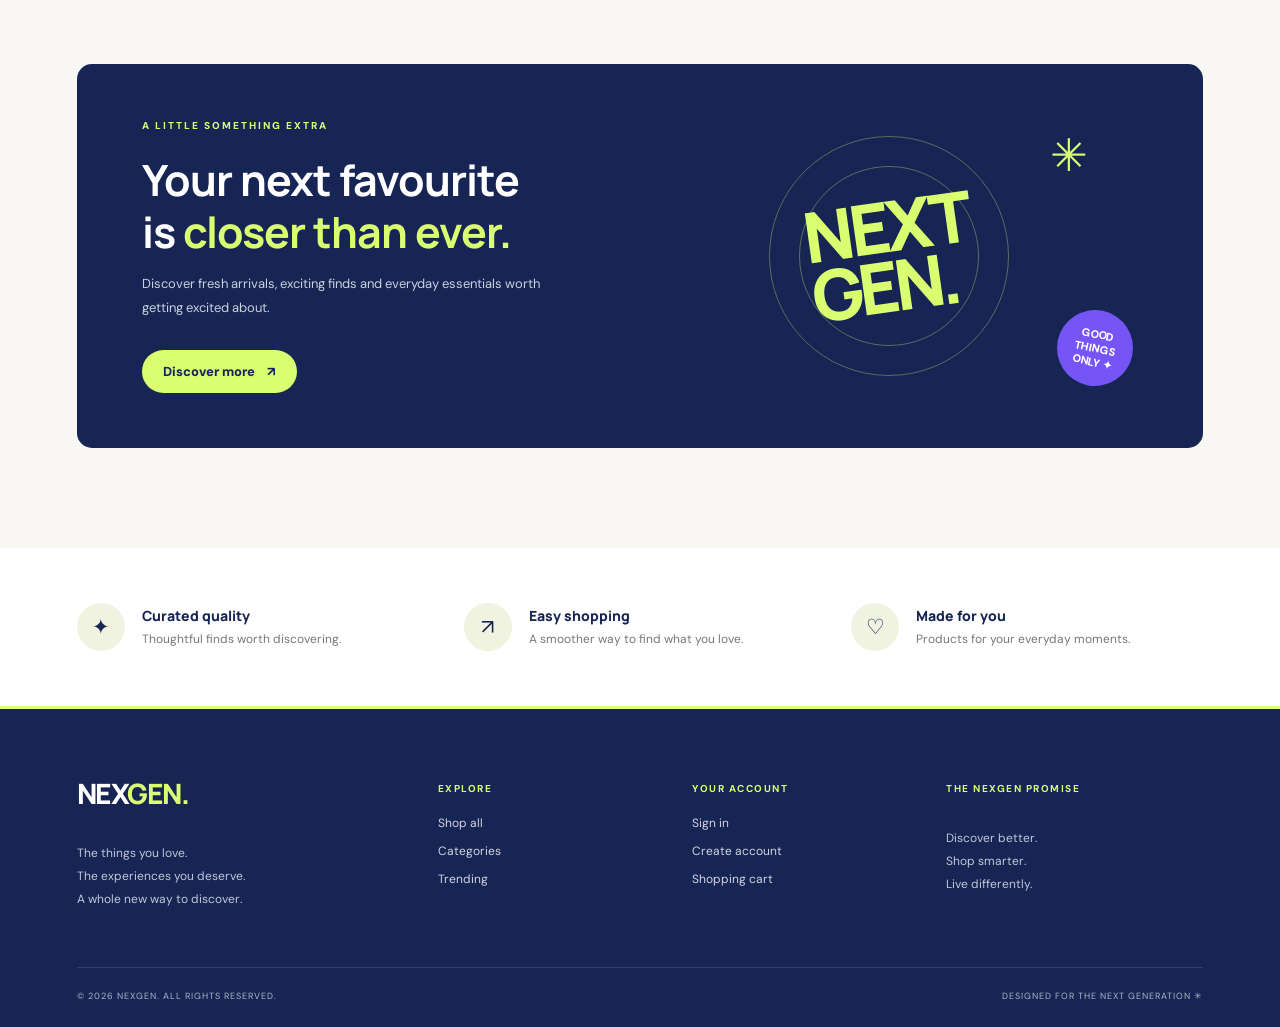
==== commit aba3d773: "Complete NEXGEN e-commerce website" ====
--- a/frontend/index.html
+++ b/frontend/index.html
@@ -15,6 +15,7 @@
     <link href="https://fonts.googleapis.com/css2?family=DM+Sans:wght@400;500;600;700;800&family=Manrope:wght@400;500;600;700;800&display=swap" rel="stylesheet">
 
     <link rel="stylesheet" href="assets/css/style.css">
+   <script type="module" src="assets/js/account-menu.js"></script>
 </head>
 
 <body>
@@ -33,16 +34,14 @@
             </a>
 
             <nav class="nav-links">
+                <div id="account-area"></div>
                 <a href="index.html" class="active">Home</a>
                 <a href="pages/shop.html">Discover</a>
                 <a href="#categories">Categories</a>
-                <a href="#featured">Trending</a>
             </nav>
 
             <div class="nav-actions">
-                <a href="pages/login.html" class="nav-icon" aria-label="Account">
-                    <svg viewBox="0 0 24 24"><circle cx="12" cy="8" r="4"/><path d="M4 21a8 8 0 0 1 16 0"/></svg>
-                </a>
+                
 
                 <a href="pages/cart.html" class="nav-icon cart-icon" aria-label="Shopping cart">
                     <svg viewBox="0 0 24 24"><path d="M3 3h2l2.4 12.4a2 2 0 0 0 2 1.6h8.8a2 2 0 0 0 2-1.6L22 8H6"/><circle cx="10" cy="21" r="1"/><circle cx="18" cy="21" r="1"/></svg>
@@ -223,123 +222,7 @@
             </div>
         </section>
 
-        <!-- FEATURED PRODUCTS -->
-        <section class="section featured-section" id="featured">
-            <div class="container">
-
-                <div class="section-heading">
-                    <div>
-                        <div class="eyebrow dark-eyebrow">THE GOOD STUFF</div>
-                        <h2>Trending <span>right now.</span></h2>
-                        <p>Things you'll love. Finds you'll keep.</p>
-                    </div>
-
-                    <a href="pages/shop.html" class="section-link">
-                        View all products ↗
-                    </a>
-                </div>
-
-                <div class="product-grid">
-
-                    <article class="product-card">
-                        <div class="product-image-wrap">
-                            <span class="product-badge">BESTSELLER</span>
-
-                            <img
-                                src="https://images.unsplash.com/photo-1542291026-7eec264c27ff?w=700&q=85"
-                                alt="Red premium sports shoes"
-                            >
-
-                            <a href="pages/product.html" class="quick-view">
-                                Quick view ↗
-                            </a>
-                        </div>
-
-                        <div class="product-details">
-                            <div class="product-category">FOOTWEAR</div>
-                            <h3>Velocity Street Sneakers</h3>
-                            <div class="product-bottom">
-                                <strong>₹2,499</strong>
-                                <span>★★★★★ <small>(48)</small></span>
-                            </div>
-                        </div>
-                    </article>
-
-                    <article class="product-card">
-                        <div class="product-image-wrap">
-                            <span class="product-badge badge-new">JUST DROPPED</span>
-
-                            <img
-                                src="https://images.unsplash.com/photo-1523275335684-37898b6baf30?w=700&q=85"
-                                alt="Minimal wrist watch"
-                            >
-
-                            <a href="pages/product.html" class="quick-view">
-                                Quick view ↗
-                            </a>
-                        </div>
-
-                        <div class="product-details">
-                            <div class="product-category">ACCESSORIES</div>
-                            <h3>Minimalist Classic Watch</h3>
-                            <div class="product-bottom">
-                                <strong>₹1,899</strong>
-                                <span>★★★★★ <small>(32)</small></span>
-                            </div>
-                        </div>
-                    </article>
-
-                    <article class="product-card">
-                        <div class="product-image-wrap">
-                            <span class="product-badge badge-sale">−20% OFF</span>
-
-                            <img
-                                src="https://images.unsplash.com/photo-1505740420928-5e560c06d30e?w=700&q=85"
-                                alt="Premium wireless headphones"
-                            >
-
-                            <a href="pages/product.html" class="quick-view">
-                                Quick view ↗
-                            </a>
-                        </div>
-
-                        <div class="product-details">
-                            <div class="product-category">ELECTRONICS</div>
-                            <h3>Studio Wireless Headphones</h3>
-                            <div class="product-bottom">
-                                <strong>₹3,299</strong>
-                                <span>★★★★★ <small>(76)</small></span>
-                            </div>
-                        </div>
-                    </article>
-
-                    <article class="product-card">
-                        <div class="product-image-wrap">
-                            <span class="product-badge">TRENDING</span>
-
-                            <img
-                                src="https://images.unsplash.com/photo-1546868871-7041f2a55e12?w=700&q=85"
-                                alt="Modern smartwatch"
-                            >
-
-                            <a href="pages/product.html" class="quick-view">
-                                Quick view ↗
-                            </a>
-                        </div>
-
-                        <div class="product-details">
-                            <div class="product-category">TECH & GADGETS</div>
-                            <h3>Pulse Smart Watch</h3>
-                            <div class="product-bottom">
-                                <strong>₹4,499</strong>
-                                <span>★★★★★ <small>(54)</small></span>
-                            </div>
-                        </div>
-                    </article>
-
-                </div>
-            </div>
-        </section>
+       
 
         <!-- PROMOTIONAL BANNER -->
         <section class="promo-section">
--- a/frontend/assets/css/style.css
+++ b/frontend/assets/css/style.css
@@ -1,51 +1,40 @@
 
-/* ==========================================
-   NEXGEN — PREMIUM E-COMMERCE DESIGN
-   ========================================== */
+/* =========================================
+   NEXGEN HOMEPAGE STYLES
+   ========================================= */
 
 :root {
-    --ink: #171522;
-    --muted: #777584;
+    --navy: #172554;
+    --lime: #d9ff70;
     --purple: #7655f6;
-    --purple-light: #a28cff;
     --cream: #f8f7f4;
     --white: #ffffff;
-    --line: #e9e7ee;
-    --dark: #171426;
-    --lime: #d9ff70;
-
-    --font-main: "DM Sans", sans-serif;
-    --font-display: "Manrope", sans-serif;
-
-    --shadow: 0 16px 50px rgba(24, 19, 50, 0.09);
+    --text: #202020;
+    --muted: #777777;
 }
 
 * {
-    margin: 0;
-    padding: 0;
     box-sizing: border-box;
 }
 
 html {
     scroll-behavior: smooth;
-    scroll-padding-top: 100px;
+    scroll-padding-top: 90px;
 }
 
 body {
-    font-family: var(--font-main);
-    color: var(--ink);
+    margin: 0;
+    font-family: "DM Sans", sans-serif;
+    color: var(--text);
     background: var(--cream);
-    overflow-x: hidden;
+}
+
+img {
+    max-width: 100%;
 }
 
 a {
     color: inherit;
-    text-decoration: none;
-}
-
-img {
-    display: block;
-    width: 100%;
 }
 
 button,
@@ -54,23 +43,24 @@
 }
 
 .container {
-    width: min(1280px, 90%);
-    margin: auto;
+    width: min(1200px, 88%);
+    margin: 0 auto;
 }
 
 /* ANNOUNCEMENT */
 
 .announcement {
-    min-height: 34px;
-    display: grid;
-    place-items: center;
-    padding: 7px 15px;
     background: var(--lime);
-    color: #222817;
+    color: var(--navy);
     text-align: center;
-    font-size: 10px;
-    font-weight: 800;
-    letter-spacing: 1.5px;
+    padding: 10px 15px;
+}
+
+.announcement p {
+    margin: 0;
+    font-size: 11px;
+    font-weight: 800;
+    letter-spacing: 1px;
 }
 
 /* HEADER */
@@ -79,9 +69,8 @@
     position: sticky;
     top: 0;
     z-index: 100;
-    background: rgba(248, 247, 244, 0.92);
-    backdrop-filter: blur(18px);
-    border-bottom: 1px solid rgba(30, 25, 50, 0.07);
+    background: var(--navy);
+    border-bottom: 1px solid #ffffff18;
 }
 
 .navbar {
@@ -89,282 +78,313 @@
     display: flex;
     align-items: center;
     justify-content: space-between;
+    gap: 25px;
+}
+
+.logo {
+    color: var(--white);
+    text-decoration: none;
+    font-family: "Manrope", sans-serif;
+    font-size: 28px;
+    font-weight: 800;
+    letter-spacing: -1.5px;
+    white-space: nowrap;
+}
+
+.logo span {
+    color: var(--lime);
+}
+
+.nav-links {
+    display: flex;
+    align-items: center;
     gap: 30px;
 }
 
-.logo {
-    font-family: var(--font-display);
-    font-size: 29px;
-    font-weight: 800;
-    letter-spacing: -2px;
-    color: var(--ink);
-}
-
-.logo span {
-    color: var(--purple);
-}
-
-.nav-links {
-    display: flex;
-    align-items: center;
-    gap: 36px;
-}
-
-.nav-links a {
-    position: relative;
-    color: #625f6c;
+.nav-links > a {
+    color: #ffffffc9;
+    text-decoration: none;
     font-size: 13px;
     font-weight: 600;
-    transition: color 0.2s ease;
-}
-
-.nav-links a::after {
-    content: "";
-    position: absolute;
-    left: 0;
-    bottom: -8px;
-    width: 0;
-    height: 2px;
-    background: var(--purple);
-    transition: width 0.25s ease;
-}
-
-.nav-links a:hover,
-.nav-links a.active {
-    color: var(--purple);
-}
-
-.nav-links a:hover::after,
-.nav-links a.active::after {
-    width: 100%;
+    transition: color .2s ease;
+}
+
+.nav-links > a:hover,
+.nav-links > a.active {
+    color: var(--lime);
+}
+
+#account-area {
+    display: flex;
+    align-items: center;
+}
+
+#account-area a,
+#account-area button {
+    font-family: "DM Sans", sans-serif;
+    cursor: pointer;
+}
+
+.account-menu {
+    position: relative;
+}
+
+.account-profile-button,
+.account-login {
+    display: inline-flex;
+    align-items: center;
+    justify-content: center;
+    padding: 9px 16px;
+    border: 1px solid var(--lime);
+    border-radius: 30px;
+    background: var(--lime);
+    color: var(--navy) !important;
+    text-decoration: none;
+    font-size: 12px;
+    font-weight: 800;
+}
+
+.account-profile-button:hover,
+.account-login:hover {
+    background: white;
+    border-color: white;
+}
+
+.account-dropdown {
+    position: absolute;
+    top: calc(100% + 12px);
+    right: 0;
+    width: 230px;
+    padding: 18px;
+    background: white;
+    color: var(--navy);
+    border-radius: 12px;
+    box-shadow: 0 12px 35px #00000020;
+    display: flex;
+    flex-direction: column;
+    gap: 12px;
+    z-index: 200;
+}
+
+.account-dropdown[hidden] {
+    display: none !important;
+}
+
+.account-dropdown p {
+    margin: 0;
+    color: #666;
+    font-size: 13px;
+    overflow-wrap: anywhere;
+}
+
+.account-dropdown a {
+    color: var(--navy);
+    text-decoration: none;
+    font-size: 14px;
+    font-weight: 600;
+}
+
+.account-logout {
+    padding: 10px;
+    border: none;
+    border-radius: 7px;
+    background: #f3f3f3;
+    color: var(--navy);
+    font-weight: 700;
 }
 
 .nav-actions {
     display: flex;
     align-items: center;
-    gap: 23px;
+    gap: 20px;
 }
 
 .nav-icon {
+    position: relative;
+    width: 42px;
+    height: 42px;
+    display: inline-flex;
+    align-items: center;
+    justify-content: center;
+    color: white;
+    text-decoration: none;
+}
+
+.nav-icon svg {
+    display: block;
     width: 23px;
     height: 23px;
-    position: relative;
-    display: grid;
-    place-items: center;
-}
-
-.nav-icon svg {
-    width: 21px;
-    height: 21px;
     fill: none;
-    stroke: var(--ink);
+    stroke: currentColor;
     stroke-width: 1.7;
     stroke-linecap: round;
     stroke-linejoin: round;
-    transition: stroke 0.2s ease;
-}
-
-.nav-icon:hover svg {
-    stroke: var(--purple);
 }
 
 .cart-count {
     position: absolute;
-    top: -9px;
-    right: -10px;
-    width: 17px;
+    top: -2px;
+    right: -3px;
+    min-width: 17px;
     height: 17px;
+    padding: 0 4px;
+    display: flex;
+    align-items: center;
+    justify-content: center;
+    border-radius: 50%;
+    background: var(--lime);
+    color: var(--navy);
+    font-size: 10px;
+    font-weight: 800;
+}
+
+.nav-cta,
+.button {
+    display: inline-flex;
+    align-items: center;
+    justify-content: center;
+    gap: 12px;
+    padding: 13px 21px;
+    border-radius: 30px;
+    background: var(--lime);
+    color: var(--navy);
+    text-decoration: none;
+    font-size: 13px;
+    font-weight: 800;
+    transition: transform .2s ease, background .2s ease;
+}
+
+.nav-cta:hover,
+.button:hover {
+    transform: translateY(-2px);
+    background: white;
+}
+
+/* HERO */
+
+.hero {
+    position: relative;
+    overflow: hidden;
+    padding: 95px 0 55px;
+    background: var(--navy);
+    color: white;
+}
+
+.hero-glow {
+    position: absolute;
+    width: 520px;
+    height: 520px;
+    top: -200px;
+    right: -100px;
+    border-radius: 50%;
+    background: #7655f620;
+    filter: blur(70px);
+    pointer-events: none;
+}
+
+.hero-layout {
+    position: relative;
     display: grid;
-    place-items: center;
+    grid-template-columns: 1fr 1fr;
+    align-items: center;
+    gap: 65px;
+}
+
+.hero-copy {
+    position: relative;
+    z-index: 2;
+}
+
+.eyebrow {
+    display: flex;
+    align-items: center;
+    gap: 10px;
+    color: var(--lime);
+    font-size: 10px;
+    font-weight: 800;
+    letter-spacing: 2px;
+}
+
+.eyebrow-line {
+    width: 30px;
+    height: 2px;
+    background: var(--lime);
+}
+
+.hero h1 {
+    margin: 25px 0;
+    font-family: "Manrope", sans-serif;
+    font-size: clamp(48px, 6vw, 76px);
+    line-height: 1.06;
+    letter-spacing: -4px;
+    font-weight: 800;
+}
+
+.hero h1 span,
+.section-heading h2 span,
+.promo-content h2 span {
+    color: var(--lime);
+}
+
+.hero-description {
+    max-width: 480px;
+    color: #d0d5e3;
+    font-size: 15px;
+    line-height: 1.9;
+}
+
+.hero-buttons {
+    display: flex;
+    align-items: center;
+    flex-wrap: wrap;
+    gap: 25px;
+    margin-top: 30px;
+}
+
+.button-light {
+    background: var(--lime);
+    color: var(--navy);
+}
+
+.text-link {
+    color: white;
+    text-decoration: none;
+    font-size: 13px;
+    font-weight: 600;
+}
+
+.text-link:hover {
+    color: var(--lime);
+}
+
+.hero-proof {
+    display: flex;
+    align-items: center;
+    gap: 16px;
+    margin-top: 55px;
+}
+
+.avatar-stack {
+    display: flex;
+}
+
+.avatar-stack span {
+    width: 34px;
+    height: 34px;
+    display: flex;
+    align-items: center;
+    justify-content: center;
+    margin-left: -7px;
+    border: 2px solid var(--navy);
     border-radius: 50%;
     background: var(--purple);
     color: white;
-    font-size: 9px;
-    font-weight: 700;
-}
-
-.nav-cta {
-    display: inline-flex;
-    align-items: center;
-    gap: 14px;
-    padding: 12px 18px;
-    background: var(--ink);
-    color: white;
-    border-radius: 5px;
-    font-size: 12px;
-    font-weight: 700;
-    transition: background 0.25s, transform 0.25s;
-}
-
-.nav-cta:hover {
-    background: var(--purple);
-    transform: translateY(-2px);
-}
-
-/* HERO */
-
-.hero {
-    position: relative;
-    min-height: 680px;
-    overflow: hidden;
-    display: flex;
-    align-items: center;
-    color: white;
-    background:
-        radial-gradient(ellipse at 78% 25%, rgba(142, 112, 255, 0.38), transparent 32%),
-        radial-gradient(ellipse at 10% 90%, rgba(92, 62, 177, 0.25), transparent 35%),
-        linear-gradient(120deg, #191528 0%, #211b39 52%, #30234c 100%);
-}
-
-.hero::before {
-    content: "";
-    position: absolute;
-    inset: 0;
-    opacity: 0.13;
-    background-image: radial-gradient(#ffffff 0.6px, transparent 0.6px);
-    background-size: 20px 20px;
-    pointer-events: none;
-}
-
-.hero-glow {
-    position: absolute;
-    width: 500px;
-    height: 500px;
-    right: 8%;
-    top: 10%;
-    border-radius: 50%;
-    border: 1px solid rgba(255,255,255,0.08);
-    box-shadow:
-        0 0 0 65px rgba(255,255,255,0.025),
-        0 0 0 130px rgba(255,255,255,0.018);
-}
-
-.hero-layout {
-    position: relative;
-    z-index: 1;
-    display: grid;
-    grid-template-columns: 0.95fr 1.05fr;
-    align-items: center;
-    gap: 65px;
-    padding-top: 65px;
-    padding-bottom: 95px;
-}
-
-.eyebrow {
-    display: flex;
-    align-items: center;
-    gap: 11px;
-    color: #c4b6ff;
-    font-size: 10px;
-    font-weight: 800;
-    letter-spacing: 2.2px;
-}
-
-.eyebrow-line {
-    width: 29px;
-    height: 1px;
-    background: var(--lime);
-}
-
-.hero h1 {
-    margin-top: 25px;
-    font-family: var(--font-display);
-    font-size: clamp(55px, 6.1vw, 88px);
-    line-height: 0.99;
-    letter-spacing: -5px;
-    font-weight: 800;
-}
-
-.hero h1 span {
-    color: var(--lime);
-}
-
-.hero-description {
-    max-width: 445px;
-    margin-top: 26px;
-    color: #c7c2d3;
-    font-size: 15px;
-    line-height: 1.9;
-}
-
-.hero-buttons {
-    display: flex;
-    align-items: center;
-    flex-wrap: wrap;
-    gap: 27px;
-    margin-top: 34px;
-}
-
-.button {
-    min-height: 51px;
-    display: inline-flex;
-    justify-content: center;
-    align-items: center;
-    gap: 28px;
-    padding: 0 23px;
-    border-radius: 4px;
-    font-size: 12px;
-    font-weight: 800;
-    transition: 0.25s ease;
-}
-
-.button-light {
-    background: var(--lime);
-    color: var(--ink);
-}
-
-.button-light:hover {
-    background: white;
-    transform: translateY(-3px);
-}
-
-.text-link {
-    color: white;
-    font-size: 12px;
-    font-weight: 600;
-}
-
-.text-link span {
-    margin-left: 7px;
-    color: var(--lime);
-}
-
-.hero-proof {
-    display: flex;
-    align-items: center;
-    gap: 15px;
-    margin-top: 65px;
-}
-
-.avatar-stack {
-    display: flex;
-    padding-left: 3px;
-}
-
-.avatar-stack span {
-    width: 30px;
-    height: 30px;
-    margin-left: -3px;
-    display: grid;
-    place-items: center;
-    border: 2px solid #211b39;
-    border-radius: 50%;
-    background: #a78bfa;
-    color: #241d3c;
-    font-size: 10px;
-    font-weight: 800;
-}
-
-.avatar-stack span:nth-child(2) {
-    background: #f5b9a6;
-}
-
-.avatar-stack span:nth-child(3) {
-    background: #c8e9a0;
-}
-
-.avatar-stack span:nth-child(4) {
-    background: #f4d18b;
+    font-size: 11px;
+    font-weight: 800;
+}
+
+.avatar-stack span:first-child {
+    margin-left: 0;
 }
 
 .hero-proof strong,
@@ -373,98 +393,92 @@
 }
 
 .hero-proof strong {
-    font-size: 11px;
+    font-size: 12px;
 }
 
 .hero-proof small {
     margin-top: 4px;
-    color: #aaa3bb;
-    font-size: 10px;
+    color: #aeb6ca;
+    font-size: 11px;
 }
 
 /* HERO IMAGE */
 
 .hero-visual {
     position: relative;
-    min-height: 475px;
+    min-width: 0;
 }
 
 .hero-image-frame {
-    position: absolute;
-    inset: 0 20px 0 20px;
+    position: relative;
+    height: 470px;
     overflow: hidden;
-    border-radius: 48% 48% 5px 5px;
-    border: 1px solid rgba(255,255,255,0.22);
-    box-shadow: 0 30px 80px rgba(0,0,0,0.28);
+    border-radius: 10px;
+    background: #29385e;
 }
 
 .hero-image-frame img {
+    width: 100%;
     height: 100%;
+    display: block;
     object-fit: cover;
-    transition: transform 1s ease;
-}
-
-.hero-image-frame:hover img {
-    transform: scale(1.06);
 }
 
 .image-overlay {
     position: absolute;
     inset: 0;
-    background: linear-gradient(0deg, rgba(15,12,27,0.75), transparent 65%);
+    background: linear-gradient(0deg, #101b39c9, transparent 65%);
 }
 
 .hero-image-label {
     position: absolute;
-    bottom: 38px;
-    left: 35px;
-    color: white;
+    left: 30px;
+    bottom: 30px;
+    display: flex;
+    flex-direction: column;
+    gap: 12px;
 }
 
 .hero-image-label span {
-    display: block;
-    margin-bottom: 12px;
     color: var(--lime);
-    font-size: 9px;
+    font-size: 10px;
     font-weight: 800;
     letter-spacing: 2px;
 }
 
 .hero-image-label strong {
-    font-family: var(--font-display);
-    font-size: 35px;
-    line-height: 1.1;
+    font-family: "Manrope", sans-serif;
+    font-size: 28px;
+    line-height: 1.2;
 }
 
 .floating-card {
     position: absolute;
-    z-index: 3;
     display: flex;
     align-items: center;
     gap: 12px;
     padding: 15px 18px;
-    background: rgba(255,255,255,0.94);
-    color: var(--ink);
-    border: 1px solid rgba(255,255,255,0.7);
-    border-radius: 7px;
-    box-shadow: 0 14px 40px rgba(0,0,0,0.18);
-    animation: float 4s ease-in-out infinite;
+    border: 1px solid #ffffff35;
+    border-radius: 10px;
+    background: white;
+    color: var(--navy);
+    box-shadow: 0 15px 35px #00000020;
 }
 
 .floating-top {
-    top: 55px;
-    left: -38px;
+    top: 35px;
+    left: -45px;
+}
+
+.floating-bottom {
+    right: -25px;
+    bottom: 35px;
+    display: block;
 }
 
 .floating-icon {
-    width: 33px;
-    height: 33px;
-    display: grid;
-    place-items: center;
-    border-radius: 50%;
-    background: #eeeaff;
     color: var(--purple);
-    font-size: 18px;
+    font-size: 22px;
 }
 
 .floating-card strong,
@@ -473,74 +487,56 @@
 }
 
 .floating-card strong {
-    font-size: 11px;
+    font-size: 12px;
 }
 
 .floating-card small {
-    margin-top: 3px;
-    color: var(--muted);
-    font-size: 9px;
-}
-
-.floating-bottom {
-    right: -24px;
-    bottom: 42px;
-    display: block;
-    animation-delay: -2s;
+    margin-top: 4px;
+    color: #777;
+    font-size: 10px;
 }
 
 .floating-rating {
     margin-bottom: 5px;
-    color: #f4a934;
-    font-size: 11px;
+    color: #d69b00;
+    font-size: 13px;
     letter-spacing: 2px;
 }
 
-.floating-bottom strong {
-    font-size: 10px;
-}
-
 .hero-circle {
     position: absolute;
-    z-index: 3;
-    right: 0;
-    top: 5px;
+    right: -25px;
+    top: -35px;
     width: 75px;
     height: 75px;
-    display: grid;
-    place-items: center;
+    display: flex;
+    align-items: center;
+    justify-content: center;
     border-radius: 50%;
     background: var(--lime);
-    color: var(--ink);
-    font-size: 15px;
-    line-height: 1.2;
-    font-weight: 800;
+    color: var(--navy);
     text-align: center;
+    font-size: 13px;
+    font-weight: 800;
     transform: rotate(12deg);
 }
 
 .hero-bottom {
-    position: absolute;
-    bottom: 24px;
-    left: 5%;
-    right: 5%;
-    display: flex;
-    align-items: center;
-    gap: 14px;
-    color: #aaa3bb;
+    width: min(1200px, 88%);
+    display: flex;
+    align-items: center;
+    gap: 15px;
+    margin: 65px auto 0;
+    color: #aeb6ca;
     font-size: 9px;
     font-weight: 700;
-    letter-spacing: 1.8px;
+    letter-spacing: 2px;
 }
 
 .scroll-line {
-    width: 60px;
+    width: 55px;
     height: 1px;
-    background: #777085;
-}
-
-.hero-bottom span:last-child {
-    margin-left: auto;
+    background: var(--lime);
 }
 
 /* BRAND STRIP */
@@ -548,33 +544,35 @@
 .brand-strip {
     padding: 24px 0;
     background: var(--lime);
-    overflow: hidden;
 }
 
 .brand-strip-inner {
     display: flex;
     justify-content: space-between;
     align-items: center;
-    flex-wrap: wrap;
-    gap: 20px;
-    color: #282d1e;
+    gap: 15px;
+    color: var(--navy);
     font-size: 10px;
     font-weight: 800;
-    letter-spacing: 1.5px;
+    letter-spacing: 1.3px;
 }
 
 /* GENERAL SECTIONS */
 
 .section {
-    padding: 105px 0;
+    padding: 100px 0;
+}
+
+.categories-section {
+    background: var(--cream);
 }
 
 .section-heading {
     display: flex;
+    align-items: flex-end;
     justify-content: space-between;
-    align-items: end;
     gap: 25px;
-    margin-bottom: 42px;
+    margin-bottom: 38px;
 }
 
 .dark-eyebrow {
@@ -582,11 +580,12 @@
 }
 
 .section-heading h2 {
-    margin-top: 13px;
-    font-family: var(--font-display);
-    font-size: clamp(34px, 4vw, 49px);
-    line-height: 1.12;
-    letter-spacing: -2px;
+    margin: 14px 0;
+    color: var(--navy);
+    font-family: "Manrope", sans-serif;
+    font-size: clamp(32px, 4vw, 45px);
+    font-weight: 800;
+    letter-spacing: -1.5px;
 }
 
 .section-heading h2 span {
@@ -594,19 +593,17 @@
 }
 
 .section-heading p {
-    margin-top: 12px;
+    margin: 0;
     color: var(--muted);
-    font-size: 13px;
+    font-size: 14px;
 }
 
 .section-link {
-    flex-shrink: 0;
-    padding-bottom: 5px;
-    border-bottom: 1px solid var(--purple);
-    color: var(--ink);
+    color: var(--navy);
+    text-decoration: none;
     font-size: 12px;
-    font-weight: 700;
-    transition: color 0.2s;
+    font-weight: 800;
+    white-space: nowrap;
 }
 
 .section-link:hover {
@@ -617,233 +614,97 @@
 
 .category-grid {
     display: grid;
-    grid-template-columns: 1.25fr 1fr 1fr;
-    gap: 20px;
+    grid-template-columns: repeat(3, minmax(0, 1fr));
+    gap: 22px;
 }
 
 .category-card {
     position: relative;
-    min-height: 410px;
+    height: 390px;
     overflow: hidden;
-    border-radius: 7px;
+    border-radius: 12px;
+    background: #ddd;
     color: white;
-    background: #292333;
+    text-decoration: none;
 }
 
 .category-card img {
+    width: 100%;
+    height: 100%;
+    display: block;
+    object-fit: cover;
+    transition: transform .5s ease;
+}
+
+.category-card:hover img {
+    transform: scale(1.07);
+}
+
+.category-shade {
     position: absolute;
     inset: 0;
-    height: 100%;
-    object-fit: cover;
-    transition: transform 0.7s ease;
-}
-
-.category-card:hover img {
-    transform: scale(1.09);
-}
-
-.category-shade {
-    position: absolute;
-    inset: 0;
-    background: linear-gradient(0deg, rgba(12,10,22,0.83), rgba(12,10,22,0.02) 75%);
+    background: linear-gradient(0deg, #101b39e8, transparent 75%);
 }
 
 .category-content {
     position: absolute;
     left: 25px;
     right: 25px;
-    bottom: 27px;
+    bottom: 25px;
 }
 
 .category-content > span:first-child {
     color: var(--lime);
-    font-size: 9px;
-    font-weight: 800;
-    letter-spacing: 1.6px;
+    font-size: 10px;
+    font-weight: 800;
+    letter-spacing: 1.5px;
 }
 
 .category-content h3 {
-    margin-top: 9px;
-    font-family: var(--font-display);
-    font-size: 33px;
-    letter-spacing: -1px;
+    margin: 12px 0 5px;
+    font-family: "Manrope", sans-serif;
+    font-size: 27px;
+    font-weight: 800;
 }
 
 .category-content p {
-    margin-top: 4px;
-    color: #e0dce8;
-    font-size: 12px;
+    margin: 0;
+    color: #e0e0e0;
+    font-size: 13px;
 }
 
 .category-arrow {
     position: absolute;
     right: 0;
-    bottom: 4px;
+    bottom: 0;
     width: 38px;
     height: 38px;
-    display: grid;
-    place-items: center;
-    border: 1px solid rgba(255,255,255,0.65);
+    display: flex;
+    align-items: center;
+    justify-content: center;
     border-radius: 50%;
-    transition: background 0.25s, color 0.25s;
-}
-
-.category-card:hover .category-arrow {
     background: var(--lime);
-    border-color: var(--lime);
-    color: var(--ink);
-}
-
-/* FEATURED PRODUCTS */
-
-.featured-section {
-    padding-top: 30px;
-    background: #f1eff8;
-}
-
-.product-grid {
-    display: grid;
-    grid-template-columns: repeat(4, 1fr);
-    gap: 20px;
-}
-
-.product-card {
-    min-width: 0;
-    background: white;
-    border: 1px solid #eeecf1;
-    border-radius: 7px;
-    overflow: hidden;
-    transition: transform 0.3s ease, box-shadow 0.3s ease;
-}
-
-.product-card:hover {
-    transform: translateY(-8px);
-    box-shadow: var(--shadow);
-}
-
-.product-image-wrap {
-    position: relative;
-    height: 290px;
-    overflow: hidden;
-    background: #e9e6ed;
-}
-
-.product-image-wrap img {
-    width: 100%;
-    height: 100%;
-    object-fit: cover;
-    transition: transform 0.6s ease;
-}
-
-.product-card:hover .product-image-wrap img {
-    transform: scale(1.07);
-}
-
-.product-badge {
-    position: absolute;
-    z-index: 2;
-    top: 15px;
-    left: 14px;
-    padding: 7px 9px;
-    background: var(--lime);
-    color: var(--ink);
-    border-radius: 2px;
-    font-size: 8px;
-    font-weight: 800;
-    letter-spacing: 0.8px;
-}
-
-.badge-new {
-    background: #e7dfff;
-}
-
-.badge-sale {
-    background: #ffdfd9;
-    color: #a52f27;
-}
-
-.quick-view {
-    position: absolute;
-    left: 12px;
-    right: 12px;
-    bottom: 12px;
-    padding: 12px;
-    background: white;
-    color: var(--ink);
-    text-align: center;
-    font-size: 11px;
-    font-weight: 800;
-    opacity: 0;
-    transform: translateY(12px);
-    transition: all 0.3s ease;
-}
-
-.product-card:hover .quick-view {
-    opacity: 1;
-    transform: translateY(0);
-}
-
-.product-details {
-    padding: 19px 17px 20px;
-}
-
-.product-category {
-    color: var(--purple);
-    font-size: 9px;
-    font-weight: 800;
-    letter-spacing: 1.2px;
-}
-
-.product-details h3 {
-    margin-top: 8px;
-    font-family: var(--font-display);
-    font-size: 14px;
-    font-weight: 700;
-}
-
-.product-bottom {
-    display: flex;
-    justify-content: space-between;
-    align-items: center;
-    gap: 5px;
-    margin-top: 15px;
-}
-
-.product-bottom strong {
-    font-size: 15px;
-}
-
-.product-bottom > span {
-    color: #f2aa35;
-    font-size: 10px;
-    letter-spacing: 1px;
-}
-
-.product-bottom small {
-    color: var(--muted);
-    font-size: 9px;
-    letter-spacing: 0;
-}
-
-/* PROMOTION */
+    color: var(--navy);
+    font-size: 18px;
+}
+
+/* PROMOTIONAL BANNER */
 
 .promo-section {
-    padding: 100px 0;
+    padding: 40px 0 100px;
     background: var(--cream);
 }
 
 .promo-card {
     position: relative;
-    min-height: 390px;
+    min-height: 380px;
     display: grid;
-    grid-template-columns: 1.1fr 0.9fr;
+    grid-template-columns: 1fr 1fr;
     align-items: center;
     overflow: hidden;
-    padding: 65px 75px;
-    border-radius: 8px;
-    background:
-        radial-gradient(circle at 80% 45%, rgba(132, 100, 255, 0.28), transparent 32%),
-        linear-gradient(115deg, #211b36, #30224d);
+    padding: 55px 65px;
+    border-radius: 15px;
+    background: var(--navy);
     color: white;
 }
 
@@ -852,103 +713,83 @@
     z-index: 2;
 }
 
-.promo-content .eyebrow {
-    color: var(--lime);
-}
-
 .promo-content h2 {
-    margin-top: 23px;
-    font-family: var(--font-display);
-    font-size: clamp(34px, 4vw, 51px);
-    line-height: 1.12;
-    letter-spacing: -2px;
-}
-
-.promo-content h2 span {
-    color: var(--lime);
+    margin: 22px 0 15px;
+    font-family: "Manrope", sans-serif;
+    font-size: clamp(30px, 4vw, 43px);
+    line-height: 1.2;
+    letter-spacing: -1px;
 }
 
 .promo-content p {
-    max-width: 400px;
-    margin-top: 18px;
-    color: #c9c3d4;
+    max-width: 420px;
+    color: #cbd1df;
     font-size: 13px;
     line-height: 1.8;
 }
 
 .promo-content .button {
-    margin-top: 26px;
+    margin-top: 18px;
 }
 
 .promo-art {
     position: relative;
-    height: 280px;
-    display: grid;
-    place-items: center;
+    height: 270px;
+    display: flex;
+    align-items: center;
+    justify-content: center;
 }
 
 .promo-orbit {
     position: absolute;
-    width: 270px;
-    height: 270px;
-    border: 1px solid rgba(255,255,255,0.2);
+    width: 240px;
+    height: 240px;
+    border: 1px solid #d9ff7055;
     border-radius: 50%;
 }
 
 .orbit-two {
-    width: 210px;
-    height: 210px;
-    border-style: dashed;
-    transform: rotate(35deg);
+    width: 180px;
+    height: 180px;
+}
+
+.promo-star {
+    position: absolute;
+    top: 5px;
+    right: 50px;
+    color: var(--lime);
+    font-size: 45px;
 }
 
 .promo-word {
-    position: relative;
-    z-index: 2;
-    color: white;
-    font-family: var(--font-display);
-    font-size: 57px;
-    line-height: 0.9;
+    color: var(--lime);
+    font-family: "Manrope", sans-serif;
+    font-size: 70px;
+    line-height: .85;
     font-weight: 800;
     letter-spacing: -5px;
     transform: rotate(-8deg);
 }
 
-.promo-star {
-    position: absolute;
-    top: 12px;
-    right: 20px;
-    color: var(--lime);
-    font-size: 50px;
-    animation: spin 20s linear infinite;
-}
-
 .promo-sticker {
     position: absolute;
-    z-index: 3;
-    right: 3%;
-    bottom: 12%;
-    width: 90px;
-    height: 90px;
-    display: grid;
-    place-items: center;
+    right: 5px;
+    bottom: 5px;
+    padding: 17px;
     border-radius: 50%;
-    background: var(--lime);
-    color: var(--ink);
-    font-size: 10px;
-    font-weight: 900;
-    line-height: 1.3;
+    background: var(--purple);
+    color: white;
     text-align: center;
+    font-size: 11px;
+    font-weight: 800;
     transform: rotate(12deg);
 }
 
 /* BENEFITS */
 
 .benefits-section {
-    padding: 45px 0;
+    padding: 55px 0;
     background: white;
-    border-top: 1px solid var(--line);
-    border-bottom: 1px solid var(--line);
 }
 
 .benefits-grid {
@@ -967,70 +808,75 @@
     width: 48px;
     height: 48px;
     flex-shrink: 0;
-    display: grid;
-    place-items: center;
+    display: flex;
+    align-items: center;
+    justify-content: center;
     border-radius: 50%;
-    background: #efebff;
-    color: var(--purple);
-    font-size: 23px;
+    background: #eff3df;
+    color: var(--navy);
+    font-size: 21px;
 }
 
 .benefit h3 {
-    font-size: 13px;
+    margin: 0 0 6px;
+    color: var(--navy);
+    font-family: "Manrope", sans-serif;
+    font-size: 14px;
+    font-weight: 800;
 }
 
 .benefit p {
-    margin-top: 5px;
+    margin: 0;
     color: var(--muted);
-    font-size: 11px;
+    font-size: 12px;
 }
 
 /* FOOTER */
 
 .footer {
-    padding: 75px 0 22px;
-    background: #171522;
+    padding: 65px 0 25px;
+    border-top: 3px solid var(--lime);
+    background: var(--navy);
     color: white;
 }
 
 .footer-main {
     display: grid;
-    grid-template-columns: 1.5fr 1fr 1fr 1.1fr;
-    gap: 45px;
-    padding-bottom: 65px;
+    grid-template-columns: 1.5fr 1fr 1fr 1.2fr;
+    gap: 40px;
+    padding-bottom: 45px;
 }
 
 .footer-logo {
-    color: white;
-}
-
-.footer-brand p {
-    margin-top: 18px;
-    color: #a9a5b4;
+    display: inline-block;
+    margin-bottom: 18px;
+}
+
+.footer-brand p,
+.footer-column p {
+    color: #c0c8d9;
     font-size: 12px;
-    line-height: 2;
+    line-height: 1.9;
 }
 
 .footer-column {
     display: flex;
     flex-direction: column;
     align-items: flex-start;
-    gap: 15px;
+    gap: 12px;
 }
 
 .footer-column h4 {
-    margin-bottom: 8px;
+    margin: 8px 0;
     color: var(--lime);
     font-size: 10px;
     letter-spacing: 1.5px;
 }
 
-.footer-column a,
-.footer-column p {
-    color: #b8b4c1;
+.footer-column a {
+    color: #d1d6e1;
+    text-decoration: none;
     font-size: 12px;
-    line-height: 1.8;
-    transition: color 0.2s;
 }
 
 .footer-column a:hover {
@@ -1040,288 +886,246 @@
 .footer-bottom {
     display: flex;
     justify-content: space-between;
-    flex-wrap: wrap;
-    gap: 15px;
+    gap: 20px;
     padding-top: 22px;
-    border-top: 1px solid #353140;
-    color: #918d9c;
+    border-top: 1px solid #ffffff20;
+    color: #aeb6ca;
     font-size: 9px;
-    font-weight: 700;
-    letter-spacing: 1.3px;
-}
-
-/* ANIMATIONS */
-
-@keyframes float {
-    0%, 100% {
-        transform: translateY(0);
-    }
-
-    50% {
-        transform: translateY(-10px);
-    }
-}
-
-@keyframes spin {
-    to {
-        transform: rotate(360deg);
-    }
-}
-
-/* TABLET */
-
-@media (max-width: 1050px) {
+    letter-spacing: 1px;
+}
+
+/* RESPONSIVE */
+
+@media (max-width: 1000px) {
+    .navbar {
+        gap: 15px;
+    }
+
+    .nav-links {
+        gap: 17px;
+    }
+
     .hero-layout {
         gap: 35px;
     }
 
-    .hero h1 {
-        font-size: 65px;
-    }
-
-    .hero-visual {
-        min-height: 420px;
+    .hero-image-frame {
+        height: 400px;
+    }
+
+    .floating-top {
+        left: -15px;
     }
 
     .category-card {
-        min-height: 340px;
-    }
-
-    .product-grid {
+        height: 330px;
+    }
+
+    .footer-main {
         grid-template-columns: repeat(2, 1fr);
     }
-
-    .product-image-wrap {
-        height: 330px;
-    }
-
-    .promo-card {
-        padding: 50px;
-    }
-}
-
-/* MOBILE */
-
-@media (max-width: 700px) {
-    .container {
-        width: 91%;
-    }
-
-    .announcement {
-        font-size: 8px;
-        letter-spacing: 0.7px;
-    }
-
+}
+
+@media (max-width: 760px) {
     .navbar {
-        min-height: 70px;
-        gap: 12px;
+        min-height: auto;
+        padding-top: 17px;
+        padding-bottom: 17px;
         flex-wrap: wrap;
-        padding: 12px 0;
-    }
-
-    .logo {
-        font-size: 25px;
     }
 
     .nav-links {
         order: 3;
         width: 100%;
         justify-content: center;
-        gap: 21px;
-        padding: 8px 0 4px;
-    }
-
-    .nav-links a {
-        font-size: 11px;
+        flex-wrap: wrap;
+        gap: 18px;
     }
 
     .nav-actions {
-        gap: 15px;
-    }
-
-    .nav-cta {
-        padding: 10px 12px;
-        font-size: 10px;
+        margin-left: auto;
     }
 
     .hero {
-        min-height: auto;
+        padding-top: 65px;
     }
 
     .hero-layout {
         grid-template-columns: 1fr;
-        gap: 50px;
-        padding-top: 65px;
-        padding-bottom: 85px;
     }
 
     .hero h1 {
-        font-size: clamp(53px, 13vw, 75px);
-        letter-spacing: -3px;
+        font-size: 58px;
+    }
+
+    .hero-visual {
+        margin: 25px 15px 0;
+    }
+
+    .hero-image-frame {
+        height: 420px;
+    }
+
+    .hero-bottom {
+        margin-top: 45px;
+    }
+
+    .brand-strip-inner {
+        justify-content: center;
+        flex-wrap: wrap;
+        gap: 13px 20px;
+    }
+
+    .section {
+        padding: 70px 0;
+    }
+
+    .category-grid {
+        grid-template-columns: 1fr 1fr;
+    }
+
+    .category-card:last-child {
+        grid-column: 1 / -1;
+    }
+
+    .promo-card {
+        padding: 40px;
+    }
+
+    .benefits-grid {
+        grid-template-columns: 1fr;
+        gap: 25px;
+    }
+}
+
+@media (max-width: 550px) {
+    .container {
+        width: 90%;
+    }
+
+    .announcement p {
+        font-size: 9px;
+    }
+
+    .logo {
+        font-size: 24px;
+    }
+
+    .nav-cta {
+        padding: 10px 14px;
+        font-size: 11px;
+    }
+
+    .nav-links {
+        gap: 15px;
+    }
+
+    .nav-links > a {
+        font-size: 12px;
+    }
+
+    .hero {
+        padding-top: 50px;
+    }
+
+    .hero h1 {
+        font-size: 47px;
+        letter-spacing: -2px;
     }
 
     .hero-description {
         font-size: 13px;
     }
 
-    .hero-proof {
-        margin-top: 40px;
-    }
-
-    .hero-visual {
-        min-height: 410px;
-        margin: 0 12px;
+    .hero-buttons {
+        align-items: flex-start;
+        flex-direction: column;
+        gap: 18px;
     }
 
     .hero-image-frame {
-        inset: 0 12px;
+        height: 300px;
+    }
+
+    .hero-image-label {
+        left: 18px;
+        bottom: 18px;
+    }
+
+    .hero-image-label strong {
+        font-size: 23px;
+    }
+
+    .floating-card {
+        padding: 10px 12px;
     }
 
     .floating-top {
-        left: -10px;
-        top: 35px;
+        top: 15px;
+        left: -12px;
     }
 
     .floating-bottom {
-        right: -8px;
-        bottom: 25px;
+        right: -10px;
+        bottom: 15px;
     }
 
     .hero-circle {
-        right: -5px;
-        width: 62px;
-        height: 62px;
-        font-size: 12px;
-    }
-
-    .hero-image-label strong {
-        font-size: 28px;
+        width: 55px;
+        height: 55px;
+        right: -12px;
+        top: -20px;
+        font-size: 10px;
     }
 
     .hero-bottom {
+        width: 90%;
         font-size: 8px;
-    }
-
-    .brand-strip {
-        padding: 18px 0;
-    }
-
-    .brand-strip-inner {
-        justify-content: center;
-        gap: 13px;
-        font-size: 8px;
-    }
-
-    .brand-strip-inner span:nth-child(n+6) {
-        display: none;
-    }
-
-    .section {
-        padding: 70px 0;
     }
 
     .section-heading {
         align-items: flex-start;
         flex-direction: column;
-        margin-bottom: 28px;
     }
 
     .section-heading h2 {
-        font-size: 36px;
-    }
-
-    .section-heading p {
-        font-size: 12px;
+        font-size: 32px;
     }
 
     .category-grid {
         grid-template-columns: 1fr;
-        gap: 15px;
-    }
-
-    .category-card {
-        min-height: 360px;
-    }
-
-    .product-grid {
-        grid-template-columns: repeat(2, minmax(0, 1fr));
-        gap: 12px;
-    }
-
-    .product-image-wrap {
-        height: 205px;
-    }
-
-    .product-details {
-        padding: 14px 11px;
-    }
-
-    .product-details h3 {
-        font-size: 12px;
-    }
-
-    .product-bottom {
-        align-items: flex-start;
-        flex-direction: column;
-        gap: 7px;
-    }
-
-    .product-bottom > span {
-        font-size: 9px;
-    }
-
-    .quick-view {
-        display: none;
+    }
+
+    .category-card,
+    .category-card:last-child {
+        grid-column: auto;
+        height: 350px;
     }
 
     .promo-section {
-        padding: 60px 0;
+        padding: 20px 0 65px;
     }
 
     .promo-card {
         grid-template-columns: 1fr;
-        padding: 40px 25px 25px;
+        padding: 35px 25px;
     }
 
     .promo-content h2 {
-        font-size: 36px;
+        font-size: 31px;
     }
 
     .promo-art {
-        height: 230px;
-    }
-
-    .promo-orbit {
-        width: 220px;
         height: 220px;
     }
 
-    .orbit-two {
-        width: 175px;
-        height: 175px;
-    }
-
     .promo-word {
-        font-size: 49px;
-    }
-
-    .benefits-grid {
-        grid-template-columns: 1fr;
-        gap: 25px;
-    }
-
-    .footer {
-        padding-top: 55px;
+        font-size: 58px;
     }
 
     .footer-main {
         grid-template-columns: 1fr 1fr;
-        gap: 35px 20px;
-        padding-bottom: 40px;
-    }
-
-    .footer-brand {
-        grid-column: 1 / -1;
+        gap: 30px 20px;
     }
 
     .footer-bottom {
@@ -1329,44 +1133,3 @@
         font-size: 8px;
     }
 }
-
-/* SMALL PHONES */
-
-@media (max-width: 380px) {
-    .nav-links {
-        gap: 13px;
-    }
-
-    .nav-links a {
-        font-size: 10px;
-    }
-
-    .nav-cta {
-        display: none;
-    }
-
-    .product-image-wrap {
-        height: 175px;
-    }
-
-    .product-category {
-        font-size: 8px;
-    }
-
-    .product-details h3 {
-        font-size: 11px;
-    }
-}
-
-/* ACCESSIBILITY */
-
-@media (prefers-reduced-motion: reduce) {
-    *,
-    *::before,
-    *::after {
-        scroll-behavior: auto !important;
-        animation-duration: 0.01ms !important;
-        animation-iteration-count: 1 !important;
-        transition-duration: 0.01ms !important;
-    }
-}
